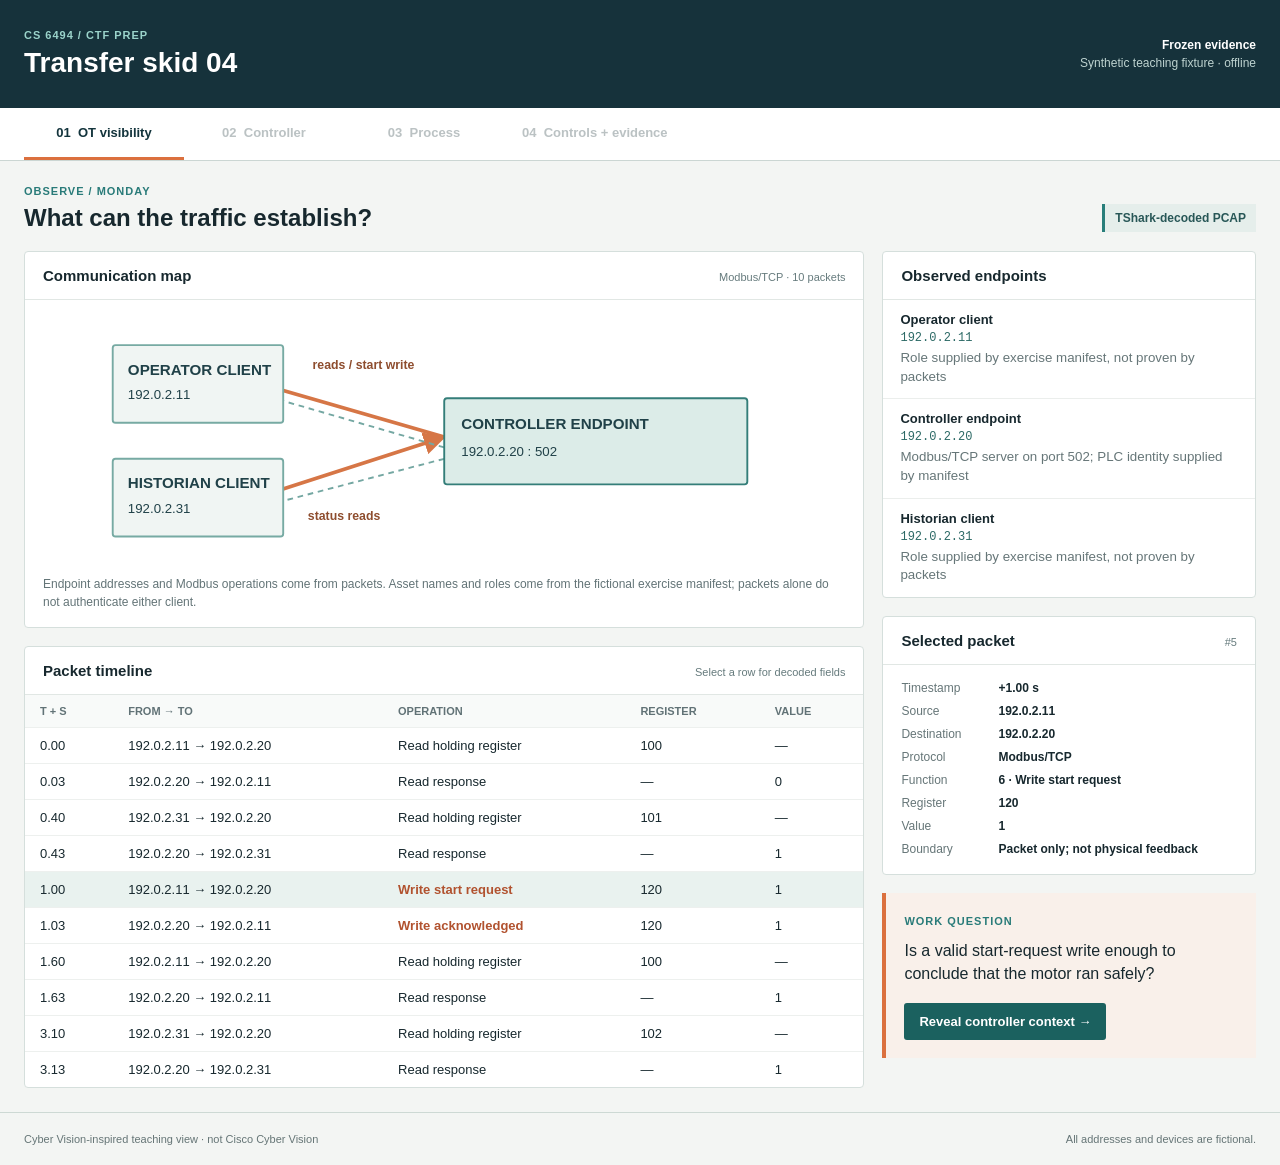
==== labs/ctf-prep-workbench/index.html @ 3d4ee568 "Publish offline CTF prep workbench" ====
<!doctype html>
<html lang="en">
<head>
  <meta charset="utf-8">
  <meta name="viewport" content="width=device-width, initial-scale=1">
  <title>CTF Prep Workbench | CS 6494</title>
  <link rel="stylesheet" href="static/app.css">
</head>
<body>
  <header class="topbar">
    <div>
      <div class="eyebrow">CS 6494 / CTF PREP</div>
      <h1>Transfer skid 04</h1>
    </div>
    <div class="header-meta"><strong>Frozen evidence</strong><span>Synthetic teaching fixture · offline</span></div>
  </header>

  <nav class="tabs" aria-label="Workbench views">
    <button class="tab active" type="button" data-view="visibility" aria-current="page">01&nbsp; OT visibility</button>
    <button class="tab" type="button" data-view="controller" disabled>02&nbsp; Controller</button>
    <button class="tab" type="button" data-view="process" disabled>03&nbsp; Process</button>
    <button class="tab" type="button" data-view="controls" disabled>04&nbsp; Controls + evidence</button>
  </nav>

  <main>
    <section class="view active" id="view-visibility" aria-labelledby="visibility-title">
      <div class="section-head">
        <div><div class="eyebrow">OBSERVE / MONDAY</div><h2 id="visibility-title">What can the traffic establish?</h2></div>
        <span class="source-tag">TShark-decoded PCAP</span>
      </div>
      <div class="work-grid">
        <div class="primary-column">
          <section class="surface">
            <div class="surface-head"><h3>Communication map</h3><span>Modbus/TCP · 10 packets</span></div>
            <div class="map-scroll"><svg class="map" viewBox="0 0 760 265" role="img" aria-label="Operator client and historian client exchange Modbus TCP traffic with a controller endpoint">
              <defs><marker id="arrow" viewBox="0 0 10 10" refX="9" refY="5" markerWidth="6" markerHeight="6" orient="auto-start-reverse"><path d="M 0 0 L 10 5 L 0 10 z" fill="#d67646"/></marker></defs>
              <path class="flow" d="M200 80 L380 132 M200 190 L380 132"/>
              <path class="flow-return" d="M380 143 L200 91 M380 155 L200 202"/>
              <g class="map-node"><rect x="30" y="35" width="180" height="82"/><text x="46" y="66">OPERATOR CLIENT</text><text x="46" y="92">192.0.2.11</text></g>
              <g class="map-node"><rect x="30" y="155" width="180" height="82"/><text x="46" y="186">HISTORIAN CLIENT</text><text x="46" y="212">192.0.2.31</text></g>
              <g class="map-node controller-node"><rect x="380" y="91" width="320" height="91"/><text x="398" y="123">CONTROLLER ENDPOINT</text><text x="398" y="152">192.0.2.20 : 502</text></g>
              <text class="flow-label" x="241" y="60">reads / start write</text>
              <text class="flow-label" x="236" y="220">status reads</text>
            </svg></div>
            <p class="fine-print">Endpoint addresses and Modbus operations come from packets. Asset names and roles come from the fictional exercise manifest; packets alone do not authenticate either client.</p>
          </section>
          <section class="surface">
            <div class="surface-head"><h3>Packet timeline</h3><span>Select a row for decoded fields</span></div>
            <div class="table-scroll"><table><thead><tr><th>t + s</th><th>From → to</th><th>Operation</th><th>Register</th><th>Value</th></tr></thead><tbody id="traffic-rows"></tbody></table></div>
          </section>
        </div>
        <aside class="side-column">
          <section class="surface"><div class="surface-head"><h3>Observed endpoints</h3></div><div id="asset-list"></div></section>
          <section class="surface detail" aria-live="polite"><div class="surface-head"><h3>Selected packet</h3><span id="packet-id">#5</span></div><dl id="packet-detail"></dl></section>
          <section class="prompt-panel"><span class="eyebrow">WORK QUESTION</span><p>Is a valid start-request write enough to conclude that the motor ran safely?</p><button type="button" class="primary-action" id="reveal-controller">Reveal controller context →</button></section>
        </aside>
      </div>
    </section>

    <section class="view" id="view-controller" aria-labelledby="controller-title">
      <div class="section-head"><div><div class="eyebrow">INTERPRET / MONDAY</div><h2 id="controller-title">What did the program decide?</h2></div><span class="source-tag authored">Authored source fixture</span></div>
      <div class="work-grid">
        <div class="primary-column">
          <section class="surface"><div class="surface-head"><h3>Relevant Structured Text</h3><span>Illustrative starting build</span></div><pre class="source"><code id="st-source"></code></pre></section>
          <section class="surface"><div class="surface-head"><h3>Register map</h3><span>Supplied configuration, not inferred from traffic</span></div><div class="table-scroll"><table><thead><tr><th>Address</th><th>Meaning</th><th>Evidence source</th></tr></thead><tbody id="register-rows"></tbody></table></div></section>
        </div>
        <aside class="side-column">
          <section class="surface"><div class="surface-head"><h3>Decision boundary</h3></div><div class="boundary"><span>Requester</span><b>→</b><span>Register 120</span><b>→</b><strong>FB_StartPermit</strong><b>→</b><span>Motor output</span></div><p class="fine-print">A Modbus write requests an operation. It does not prove the motor output, contact state, flow, or pressure.</p></section>
          <section class="prompt-panel"><span class="eyebrow">REVISE YOUR CLAIM</span><p>Which variables exist in the source, and which ones does the starting decision actually use?</p><button type="button" class="primary-action" id="reveal-process">Reveal process evidence →</button></section>
        </aside>
      </div>
    </section>

    <section class="view" id="view-process" aria-labelledby="process-title">
      <div class="section-head"><div><div class="eyebrow">CONSEQUENCE / MONDAY</div><h2 id="process-title">What happened in the process?</h2></div><span class="source-tag authored">Authored physical simulation</span></div>
      <div class="work-grid">
        <div class="primary-column">
          <section class="surface"><div class="surface-head"><h3>Correlated baseline</h3><span>Fixed authored timeline</span></div><div id="baseline-timeline" class="event-list"></div></section>
        </div>
        <aside class="side-column">
          <section class="metric-row"><div class="metric"><span>Discharge valve</span><strong>Closed</strong></div><div class="metric"><span>Useful flow</span><strong>0 L/min</strong></div></section>
          <section class="surface"><div class="surface-head"><h3>Safety + service</h3></div><p>Unsafe pressure develops before independent protection trips the motor. The trip contains the event; it does not make the initial start safe or restore useful transfer.</p><div class="outcome bad">Safety violated before trip</div><div class="outcome neutral">Service not delivered</div></section>
          <section class="prompt-panel"><span class="eyebrow">WORK QUESTION</span><p>Which conclusion changed when program and process evidence were added?</p><button type="button" class="primary-action" id="reveal-controls">Open control cases →</button></section>
        </aside>
      </div>
    </section>

    <section class="view" id="view-controls" aria-labelledby="controls-title">
      <div class="section-head"><div><div class="eyebrow">DEFEND / WEDNESDAY</div><h2 id="controls-title">Place the control. Test the claim.</h2></div><span class="source-tag authored">Fixed scenario replay</span></div>
      <div class="work-grid">
        <div class="primary-column">
          <section class="surface"><div class="surface-head"><h3>Replay cases</h3><span>Same bounded start request</span></div><div id="case-picker" class="segmented" role="group" aria-label="Replay case"></div><div id="case-summary"></div><div id="case-timeline" class="event-list"></div></section>
          <section class="surface"><div class="surface-head"><h3>Control boundaries</h3><span>Mark where your claim lives</span></div><div class="control-grid">
            <label><input type="checkbox" data-control="Detect"><strong>Detect</strong><small>Observe or alert on a write or unusual path.</small></label>
            <label><input type="checkbox" data-control="Prevent"><strong>Prevent</strong><small>State-aware controller interlock before actuation.</small></label>
            <label><input type="checkbox" data-control="Contain"><strong>Contain</strong><small>Independent protection after consequence begins.</small></label>
            <label><input type="checkbox" data-control="Recover"><strong>Recover</strong><small>Verify safe state and useful service after intervention.</small></label>
          </div></section>
        </div>
        <aside class="side-column">
          <section class="surface"><div class="surface-head"><h3>Evidence notebook</h3><span>Stored only in this browser</span></div><label class="note-label" for="claim">Bounded claim</label><textarea id="claim" rows="5" placeholder="What does your chosen evidence establish? What remains uncertain?"></textarea><label class="note-label" for="challenge">Changed assumption</label><textarea id="challenge" rows="4" placeholder="What if valve feedback is stale?"></textarea><button type="button" class="secondary-action" id="export-notes">Download notes</button><button type="button" class="text-action" id="reset-notes">Clear local notes</button></section>
          <section class="surface"><div class="surface-head"><h3>Provenance</h3></div><ul class="provenance"><li><b>Network:</b> synthetic packet fixture, decoded by TShark.</li><li><b>Controller:</b> illustrative ST; not compiled here.</li><li><b>Process:</b> authored simulated outcomes.</li><li><b>Replay:</b> fixed cases; no live PLC or agent.</li></ul></section>
        </aside>
      </div>
    </section>
  </main>

  <footer><span>Cyber Vision-inspired teaching view · not Cisco Cyber Vision</span><span>All addresses and devices are fictional.</span></footer>
  <script src="data/traffic.js"></script>
  <script src="data/scenario.js"></script>
  <script src="static/app.js"></script>
</body>
</html>
---- labs/ctf-prep-workbench/static/app.css ----
:root { color-scheme: light; font-family: Arial, Helvetica, sans-serif; color: #17282e; background: #f3f5f3; }
* { box-sizing: border-box; }
body { margin: 0; }
button, textarea { font: inherit; }
button { cursor: pointer; }
.topbar { min-height: 108px; display: flex; align-items: center; justify-content: space-between; gap: 24px; padding: 22px max(24px, calc((100vw - 1460px)/2)); background: #16323b; color: white; }
.eyebrow { font-size: 11px; font-weight: 800; color: #297b79; letter-spacing: .09em; }
.topbar .eyebrow { color: #9bd4cb; }
h1, h2, h3, p { margin-top: 0; }
h1 { font-size: 28px; margin: 6px 0 0; font-weight: 700; }
h2 { font-size: 24px; margin: 7px 0 0; }
h3 { font-size: 15px; margin: 0; }
.header-meta { display: flex; flex-direction: column; align-items: flex-end; gap: 4px; font-size: 12px; }
.header-meta span { color: #bed3d0; }
.tabs { display: flex; overflow-x: auto; border-bottom: 1px solid #cbd6d3; background: #fff; padding: 0 max(24px, calc((100vw - 1460px)/2)); }
.tab { min-width: 160px; padding: 17px 18px; border: 0; border-bottom: 3px solid transparent; background: transparent; color: #56686c; font-size: 13px; font-weight: 700; white-space: nowrap; }
.tab.active { border-color: #db703e; color: #14353d; }
.tab:disabled { opacity: .4; cursor: not-allowed; }
.tab:not(:disabled):hover, .tab:not(:disabled):focus-visible { background: #eef3f1; }
main { max-width: 1508px; padding: 24px; margin: auto; }
.view { display: none; }
.view.active { display: block; }
.section-head { display: flex; align-items: end; justify-content: space-between; gap: 20px; margin-bottom: 19px; }
.source-tag { border-left: 3px solid #287e7a; padding: 7px 10px; background: #e5eeeb; color: #285757; font-size: 12px; font-weight: 700; }
.source-tag.authored { border-color: #d77c50; background: #f5e9e3; color: #85472d; }
.work-grid { display: grid; grid-template-columns: minmax(0, 1.8fr) minmax(290px, .8fr); gap: 18px; align-items: start; }
.primary-column, .side-column { min-width: 0; display: grid; gap: 18px; }
.surface { background: #fff; border: 1px solid #d5dfdc; border-radius: 4px; min-width: 0; overflow: hidden; }
.surface-head { padding: 15px 18px; border-bottom: 1px solid #e1e7e4; display: flex; justify-content: space-between; align-items: baseline; gap: 10px; }
.surface-head span { color: #667b7d; font-size: 11px; text-align: right; }
.map-scroll { overflow-x: auto; }
.map { display: block; width: 100%; height: auto; max-height: 275px; padding: 12px 20px; }
.map-node rect { fill: #f0f5f3; stroke: #77aaa3; stroke-width: 2; rx: 3; }
.map-node text { fill: #204148; font-size: 16px; font-weight: 700; }
.map-node text + text { font-size: 14px; font-weight: 400; }
.controller-node rect { fill: #dcece8; stroke: #347e79; }
.flow { fill: none; stroke: #d67646; stroke-width: 4; marker-end: url(#arrow); }
.flow-return { fill: none; stroke: #74a7a2; stroke-width: 2; stroke-dasharray: 6 5; }
.flow-label { fill: #8e4d2e; font-size: 13px; font-weight: 700; }
.fine-print { margin: 0; padding: 0 18px 16px; color: #637477; font-size: 12px; line-height: 1.5; }
.table-scroll { overflow-x: auto; }
table { width: 100%; border-collapse: collapse; font-size: 13px; }
th, td { text-align: left; border-bottom: 1px solid #edf0ee; padding: 10px 15px; white-space: nowrap; }
th { color: #617276; font-size: 11px; text-transform: uppercase; background: #f8faf9; }
tbody tr:last-child td { border-bottom: 0; }
.packet-row { cursor: pointer; }
.packet-row:hover, .packet-row.selected { background: #e9f2ef; }
.write-op { color: #b1522f; font-weight: 700; }
.asset { padding: 12px 17px; border-bottom: 1px solid #ebeeec; }
.asset:last-child { border: 0; }
.asset strong, .asset code, .asset small { display: block; }
.asset strong { font-size: 13px; }
.asset code { margin: 4px 0; color: #2d6a66; font-size: 12px; }
.asset small { color: #667678; line-height: 1.4; }
dl { display: grid; grid-template-columns: 88px 1fr; gap: 9px; margin: 16px 18px 18px; font-size: 12px; }
dt { color: #667678; }
dd { margin: 0; overflow-wrap: anywhere; font-weight: 700; }
.prompt-panel { border-left: 4px solid #db703e; background: #f9f0ea; padding: 18px; }
.prompt-panel p { font-size: 16px; line-height: 1.45; margin: 10px 0 18px; }
.primary-action, .secondary-action { border: 0; border-radius: 3px; padding: 11px 15px; font-weight: 700; font-size: 13px; }
.primary-action { background: #1b615f; color: white; }
.primary-action:hover { background: #174e4c; }
.secondary-action { background: #1b615f; color: white; margin: 12px 18px 14px; }
.text-action { border: 0; background: transparent; color: #57716f; text-decoration: underline; padding: 10px; }
.source { margin: 0; background: #192d35; color: #e7f2ee; padding: 23px; font-size: 13px; line-height: 1.65; overflow-x: auto; }
.boundary { display: flex; flex-wrap: wrap; align-items: center; gap: 9px; padding: 20px 18px; font-size: 12px; }
.boundary span, .boundary strong { border: 1px solid #a7c5bf; border-radius: 3px; padding: 8px; }
.boundary strong { background: #d8ebe6; }
.metric-row { display: grid; grid-template-columns: repeat(2, 1fr); gap: 12px; }
.metric { background: white; border: 1px solid #d5dfdc; border-top: 3px solid #d77c50; padding: 15px; }
.metric span, .metric strong { display: block; }
.metric span { color: #67787a; font-size: 12px; }
.metric strong { margin-top: 6px; font-size: 20px; }
.surface > p:not(.fine-print) { padding: 16px 18px 2px; font-size: 14px; line-height: 1.5; }
.outcome { margin: 8px 18px; padding: 9px 12px; font-weight: 700; font-size: 12px; }
.outcome:last-child { margin-bottom: 18px; }
.bad { background: #f6e5df; color: #98432a; }
.good { background: #e0eee7; color: #2b674a; }
.neutral { background: #e9edec; color: #466064; }
.event-list { padding: 5px 0; }
.event { display: grid; grid-template-columns: 65px 85px 1fr; gap: 12px; padding: 12px 18px; border-bottom: 1px solid #ebeeec; font-size: 13px; line-height: 1.4; }
.event:last-child { border: 0; }
.event time { color: #8c562f; font-weight: 700; }
.event b { color: #315f60; }
.segmented { display: flex; overflow-x: auto; padding: 14px 18px; gap: 0; border-bottom: 1px solid #e0e7e4; }
.segmented button { background: #fff; color: #31585a; padding: 9px 11px; border: 1px solid #b9ceca; border-right: 0; white-space: nowrap; font-size: 12px; font-weight: 700; }
.segmented button:first-child { border-radius: 3px 0 0 3px; }
.segmented button:last-child { border-right: 1px solid #b9ceca; border-radius: 0 3px 3px 0; }
.segmented button.active { background: #1b615f; color: white; }
#case-summary { padding: 17px 18px; border-bottom: 1px solid #e0e7e4; }
#case-summary p { line-height: 1.4; font-size: 13px; margin: 6px 0; }
.case-outcomes { display: flex; gap: 8px; flex-wrap: wrap; margin-top: 12px; }
.case-outcomes .outcome { margin: 0; }
.control-grid { display: grid; grid-template-columns: repeat(2, 1fr); gap: 0; }
.control-grid label { display: grid; grid-template-columns: 20px 1fr; grid-template-rows: auto auto; gap: 4px 8px; padding: 17px; border: 1px solid #edf0ee; cursor: pointer; }
.control-grid input { grid-row: 1 / span 2; accent-color: #1b615f; }
.control-grid strong { font-size: 13px; }
.control-grid small { color: #68787a; line-height: 1.4; }
.note-label { display: block; padding: 15px 18px 6px; font-size: 12px; font-weight: 700; }
textarea { display: block; width: calc(100% - 36px); margin: 0 18px; border: 1px solid #b8c9c5; border-radius: 3px; padding: 10px; resize: vertical; color: #17282e; background: #fff; font-size: 13px; }
.provenance { padding: 16px 18px 16px 34px; margin: 0; font-size: 12px; color: #586b6e; line-height: 1.7; }
footer { display: flex; justify-content: space-between; gap: 20px; padding: 20px max(24px, calc((100vw - 1460px)/2)); border-top: 1px solid #cdd9d4; font-size: 11px; color: #657576; }
@media (max-width: 900px) { .work-grid { grid-template-columns: 1fr; } .topbar, .section-head { align-items: start; } }
@media (max-width: 600px) { .topbar { padding: 18px; } .header-meta { display: none; } .tabs { padding: 0 10px; } main { padding: 18px 12px; } h1 { font-size: 24px; } h2 { font-size: 20px; } .section-head { display: block; } .source-tag { display: inline-block; margin-top: 12px; } .map { min-width: 610px; } .event { grid-template-columns: 54px 68px 1fr; gap: 6px; padding: 11px; font-size: 11px; } .control-grid { grid-template-columns: 1fr; } footer { display: block; padding: 18px; } footer span { display: block; margin-bottom: 5px; } }
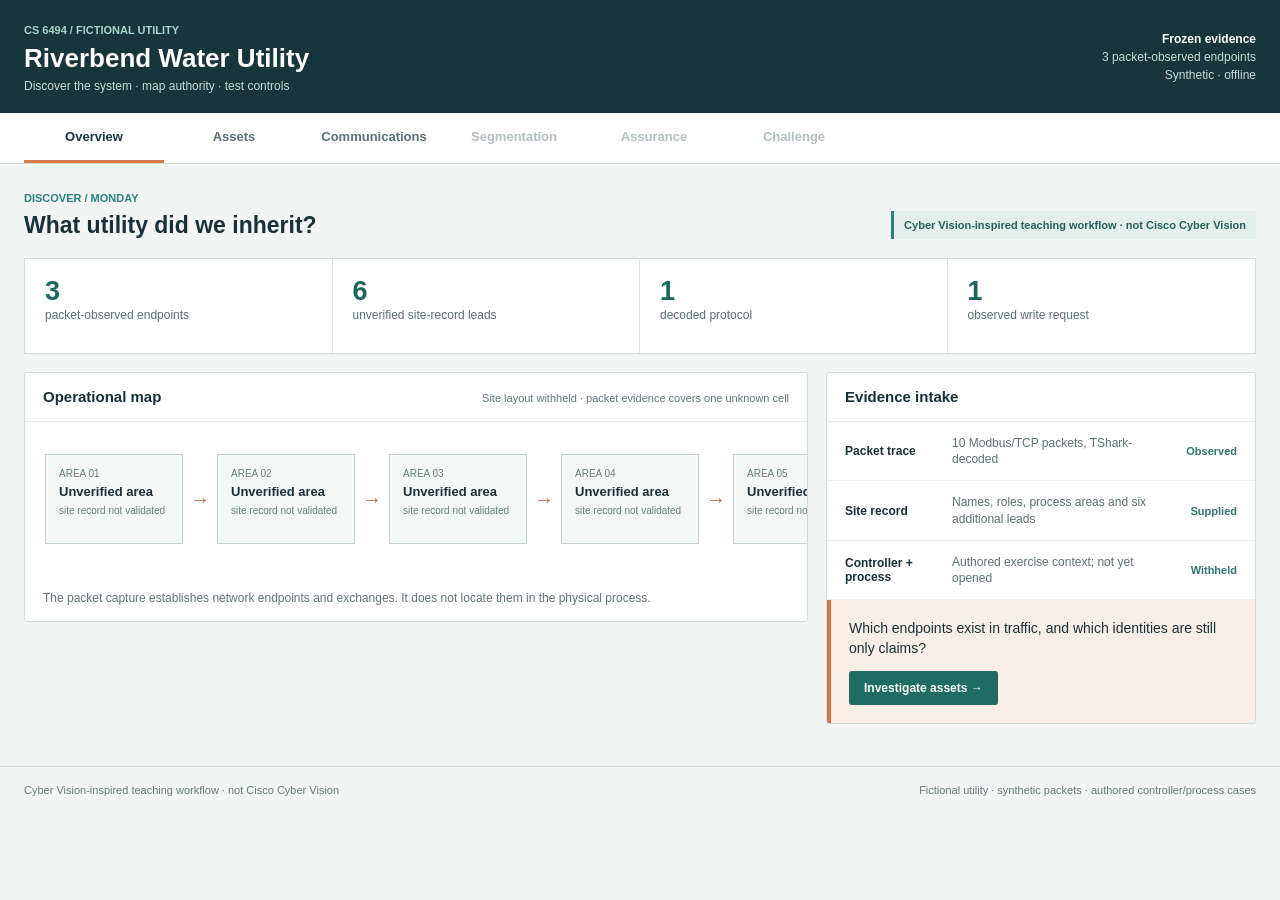
==== commit 95e1b65c: "Publish utility OT security workbench update" ====
--- a/labs/ctf-prep-workbench/index.html
+++ b/labs/ctf-prep-workbench/index.html
@@ -3,111 +3,75 @@
 <head>
   <meta charset="utf-8">
   <meta name="viewport" content="width=device-width, initial-scale=1">
-  <title>CTF Prep Workbench | CS 6494</title>
+  <title>Utility OT Security Workbench | CS 6494</title>
   <link rel="stylesheet" href="static/app.css">
 </head>
 <body>
   <header class="topbar">
-    <div>
-      <div class="eyebrow">CS 6494 / CTF PREP</div>
-      <h1>Transfer skid 04</h1>
-    </div>
-    <div class="header-meta"><strong>Frozen evidence</strong><span>Synthetic teaching fixture · offline</span></div>
+    <div class="brand"><span class="eyebrow">CS 6494 / FICTIONAL UTILITY</span><h1>Riverbend Water Utility</h1><p>Discover the system · map authority · test controls</p></div>
+    <div class="header-status"><b>Frozen evidence</b><span>3 packet-observed endpoints</span><span>Synthetic · offline</span></div>
   </header>
-
   <nav class="tabs" aria-label="Workbench views">
-    <button class="tab active" type="button" data-view="visibility" aria-current="page">01&nbsp; OT visibility</button>
-    <button class="tab" type="button" data-view="controller" disabled>02&nbsp; Controller</button>
-    <button class="tab" type="button" data-view="process" disabled>03&nbsp; Process</button>
-    <button class="tab" type="button" data-view="controls" disabled>04&nbsp; Controls + evidence</button>
+    <button type="button" data-view="overview" class="active">Overview</button>
+    <button type="button" data-view="assets">Assets</button>
+    <button type="button" data-view="communications">Communications</button>
+    <button type="button" data-view="segmentation" disabled>Segmentation</button>
+    <button type="button" data-view="assurance" disabled>Assurance</button>
+    <button type="button" data-view="challenge" disabled>Challenge</button>
   </nav>
-
   <main>
-    <section class="view active" id="view-visibility" aria-labelledby="visibility-title">
-      <div class="section-head">
-        <div><div class="eyebrow">OBSERVE / MONDAY</div><h2 id="visibility-title">What can the traffic establish?</h2></div>
-        <span class="source-tag">TShark-decoded PCAP</span>
+    <section id="view-overview" class="view active">
+      <div class="section-head"><div><span class="eyebrow">DISCOVER / MONDAY</span><h2>What utility did we inherit?</h2></div><span class="provenance-tag">Cyber Vision-inspired teaching workflow · not Cisco Cyber Vision</span></div>
+      <div class="metrics">
+        <div><strong id="metric-observed">3</strong><span>packet-observed endpoints</span></div>
+        <div><strong id="metric-leads">6</strong><span>unverified site-record leads</span></div>
+        <div><strong id="metric-protocols">1</strong><span>decoded protocol</span></div>
+        <div><strong id="metric-writes">1</strong><span>observed write request</span></div>
       </div>
-      <div class="work-grid">
-        <div class="primary-column">
-          <section class="surface">
-            <div class="surface-head"><h3>Communication map</h3><span>Modbus/TCP · 10 packets</span></div>
-            <div class="map-scroll"><svg class="map" viewBox="0 0 760 265" role="img" aria-label="Operator client and historian client exchange Modbus TCP traffic with a controller endpoint">
-              <defs><marker id="arrow" viewBox="0 0 10 10" refX="9" refY="5" markerWidth="6" markerHeight="6" orient="auto-start-reverse"><path d="M 0 0 L 10 5 L 0 10 z" fill="#d67646"/></marker></defs>
-              <path class="flow" d="M200 80 L380 132 M200 190 L380 132"/>
-              <path class="flow-return" d="M380 143 L200 91 M380 155 L200 202"/>
-              <g class="map-node"><rect x="30" y="35" width="180" height="82"/><text x="46" y="66">OPERATOR CLIENT</text><text x="46" y="92">192.0.2.11</text></g>
-              <g class="map-node"><rect x="30" y="155" width="180" height="82"/><text x="46" y="186">HISTORIAN CLIENT</text><text x="46" y="212">192.0.2.31</text></g>
-              <g class="map-node controller-node"><rect x="380" y="91" width="320" height="91"/><text x="398" y="123">CONTROLLER ENDPOINT</text><text x="398" y="152">192.0.2.20 : 502</text></g>
-              <text class="flow-label" x="241" y="60">reads / start write</text>
-              <text class="flow-label" x="236" y="220">status reads</text>
-            </svg></div>
-            <p class="fine-print">Endpoint addresses and Modbus operations come from packets. Asset names and roles come from the fictional exercise manifest; packets alone do not authenticate either client.</p>
-          </section>
-          <section class="surface">
-            <div class="surface-head"><h3>Packet timeline</h3><span>Select a row for decoded fields</span></div>
-            <div class="table-scroll"><table><thead><tr><th>t + s</th><th>From → to</th><th>Operation</th><th>Register</th><th>Value</th></tr></thead><tbody id="traffic-rows"></tbody></table></div>
-          </section>
-        </div>
-        <aside class="side-column">
-          <section class="surface"><div class="surface-head"><h3>Observed endpoints</h3></div><div id="asset-list"></div></section>
-          <section class="surface detail" aria-live="polite"><div class="surface-head"><h3>Selected packet</h3><span id="packet-id">#5</span></div><dl id="packet-detail"></dl></section>
-          <section class="prompt-panel"><span class="eyebrow">WORK QUESTION</span><p>Is a valid start-request write enough to conclude that the motor ran safely?</p><button type="button" class="primary-action" id="reveal-controller">Reveal controller context →</button></section>
-        </aside>
+      <div class="two-col">
+        <section class="surface"><div class="surface-head"><h3>Operational map</h3><small id="map-status">Site layout withheld · packet evidence covers one unknown cell</small></div><div id="utility-chain" class="utility-chain"></div><p class="surface-note">The packet capture establishes network endpoints and exchanges. It does not locate them in the physical process.</p></section>
+        <section class="surface"><div class="surface-head"><h3>Evidence intake</h3></div><div class="evidence-row"><b>Packet trace</b><span>10 Modbus/TCP packets, TShark-decoded</span><em>Observed</em></div><div class="evidence-row"><b>Site record</b><span>Names, roles, process areas and six additional leads</span><em>Supplied</em></div><div class="evidence-row"><b>Controller + process</b><span>Authored exercise context; not yet opened</span><em>Withheld</em></div><div class="action-band"><p>Which endpoints exist in traffic, and which identities are still only claims?</p><button type="button" class="primary-action" data-open="assets">Investigate assets →</button></div></section>
       </div>
     </section>
 
-    <section class="view" id="view-controller" aria-labelledby="controller-title">
-      <div class="section-head"><div><div class="eyebrow">INTERPRET / MONDAY</div><h2 id="controller-title">What did the program decide?</h2></div><span class="source-tag authored">Authored source fixture</span></div>
-      <div class="work-grid">
-        <div class="primary-column">
-          <section class="surface"><div class="surface-head"><h3>Relevant Structured Text</h3><span>Illustrative starting build</span></div><pre class="source"><code id="st-source"></code></pre></section>
-          <section class="surface"><div class="surface-head"><h3>Register map</h3><span>Supplied configuration, not inferred from traffic</span></div><div class="table-scroll"><table><thead><tr><th>Address</th><th>Meaning</th><th>Evidence source</th></tr></thead><tbody id="register-rows"></tbody></table></div></section>
-        </div>
-        <aside class="side-column">
-          <section class="surface"><div class="surface-head"><h3>Decision boundary</h3></div><div class="boundary"><span>Requester</span><b>→</b><span>Register 120</span><b>→</b><strong>FB_StartPermit</strong><b>→</b><span>Motor output</span></div><p class="fine-print">A Modbus write requests an operation. It does not prove the motor output, contact state, flow, or pressure.</p></section>
-          <section class="prompt-panel"><span class="eyebrow">REVISE YOUR CLAIM</span><p>Which variables exist in the source, and which ones does the starting decision actually use?</p><button type="button" class="primary-action" id="reveal-process">Reveal process evidence →</button></section>
-        </aside>
-      </div>
+    <section id="view-assets" class="view">
+      <div class="section-head"><div><span class="eyebrow">INVENTORY / MONDAY</span><h2>Assets and evidence</h2></div><span class="provenance-tag">IP/MAC from PCAP · names and roles from site record</span></div>
+      <div class="toolbar"><label>Find asset <input id="asset-search" type="search" placeholder="IP, ID, or name"></label><label>Show <select id="asset-filter"><option value="observed">Packet-observed only</option><option value="all">All available records</option></select></label><button type="button" id="open-manifest" class="secondary-action">Open site record</button><span id="manifest-status" class="toolbar-status">6 leads withheld</span></div>
+      <div class="two-col inventory-layout"><section class="surface"><div class="table-scroll"><table><thead><tr><th>Identifier</th><th>IP / MAC</th><th>Likely role</th><th>Evidence</th><th>Group</th><th>Criticality</th></tr></thead><tbody id="asset-rows"></tbody></table></div></section><aside class="surface"><div class="surface-head"><h3>Asset sheet</h3><small id="selected-asset-id"></small></div><div id="asset-detail"></div></aside></div>
+      <div class="action-band full"><p>A packet endpoint is not automatically a verified device identity. Assign groups as hypotheses, then inspect communication paths.</p><button type="button" class="primary-action" data-open="communications">Inspect communications →</button></div>
     </section>
 
-    <section class="view" id="view-process" aria-labelledby="process-title">
-      <div class="section-head"><div><div class="eyebrow">CONSEQUENCE / MONDAY</div><h2 id="process-title">What happened in the process?</h2></div><span class="source-tag authored">Authored physical simulation</span></div>
-      <div class="work-grid">
-        <div class="primary-column">
-          <section class="surface"><div class="surface-head"><h3>Correlated baseline</h3><span>Fixed authored timeline</span></div><div id="baseline-timeline" class="event-list"></div></section>
-        </div>
-        <aside class="side-column">
-          <section class="metric-row"><div class="metric"><span>Discharge valve</span><strong>Closed</strong></div><div class="metric"><span>Useful flow</span><strong>0 L/min</strong></div></section>
-          <section class="surface"><div class="surface-head"><h3>Safety + service</h3></div><p>Unsafe pressure develops before independent protection trips the motor. The trip contains the event; it does not make the initial start safe or restore useful transfer.</p><div class="outcome bad">Safety violated before trip</div><div class="outcome neutral">Service not delivered</div></section>
-          <section class="prompt-panel"><span class="eyebrow">WORK QUESTION</span><p>Which conclusion changed when program and process evidence were added?</p><button type="button" class="primary-action" id="reveal-controls">Open control cases →</button></section>
-        </aside>
-      </div>
+    <section id="view-communications" class="view">
+      <div class="section-head"><div><span class="eyebrow">MAP / MONDAY</span><h2>Communications</h2></div><span class="provenance-tag">Only observed flows are drawn solid</span></div>
+      <div class="toolbar"><div class="segmented" role="group" aria-label="Map level"><button type="button" data-map-mode="assets" class="active">Assets</button><button type="button" data-map-mode="groups">Groups</button></div><label>Operation <select id="operation-filter"><option value="all">All</option><option value="write">Writes</option><option value="read">Reads</option></select></label><span class="toolbar-status">Modbus/TCP · 2 observed client-to-controller paths</span></div>
+      <div class="two-col map-layout"><section class="surface"><div class="surface-head"><h3>Communication map</h3><small>Click a conduit for decoded packets</small></div><div class="map-scroll"><svg id="flow-map" viewBox="0 0 900 365" role="img" aria-label="Observed Modbus communications map"></svg></div><p class="surface-note">Unverified site-record leads are omitted from this observed-flow map. Direction and protocol are packet-derived; operational roles are supplied.</p></section><aside class="surface"><div class="surface-head"><h3>Conduit detail</h3></div><div id="edge-detail"></div></aside></div>
+      <section class="surface"><div class="surface-head"><h3>Decoded timeline</h3><small>Request, response, and packet reference</small></div><div class="table-scroll"><table><thead><tr><th>Packet</th><th>t + s</th><th>Source → destination</th><th>Operation</th><th>Register</th><th>Value</th></tr></thead><tbody id="traffic-rows"></tbody></table></div></section>
+      <div class="action-band full"><p>Which operation might be consequential? What program or physical outcomes remain possible from packets alone?</p><button type="button" class="primary-action" data-open="segmentation" id="open-segmentation">Test a zone rule →</button></div>
     </section>
 
-    <section class="view" id="view-controls" aria-labelledby="controls-title">
-      <div class="section-head"><div><div class="eyebrow">DEFEND / WEDNESDAY</div><h2 id="controls-title">Place the control. Test the claim.</h2></div><span class="source-tag authored">Fixed scenario replay</span></div>
-      <div class="work-grid">
-        <div class="primary-column">
-          <section class="surface"><div class="surface-head"><h3>Replay cases</h3><span>Same bounded start request</span></div><div id="case-picker" class="segmented" role="group" aria-label="Replay case"></div><div id="case-summary"></div><div id="case-timeline" class="event-list"></div></section>
-          <section class="surface"><div class="surface-head"><h3>Control boundaries</h3><span>Mark where your claim lives</span></div><div class="control-grid">
-            <label><input type="checkbox" data-control="Detect"><strong>Detect</strong><small>Observe or alert on a write or unusual path.</small></label>
-            <label><input type="checkbox" data-control="Prevent"><strong>Prevent</strong><small>State-aware controller interlock before actuation.</small></label>
-            <label><input type="checkbox" data-control="Contain"><strong>Contain</strong><small>Independent protection after consequence begins.</small></label>
-            <label><input type="checkbox" data-control="Recover"><strong>Recover</strong><small>Verify safe state and useful service after intervention.</small></label>
-          </div></section>
-        </div>
-        <aside class="side-column">
-          <section class="surface"><div class="surface-head"><h3>Evidence notebook</h3><span>Stored only in this browser</span></div><label class="note-label" for="claim">Bounded claim</label><textarea id="claim" rows="5" placeholder="What does your chosen evidence establish? What remains uncertain?"></textarea><label class="note-label" for="challenge">Changed assumption</label><textarea id="challenge" rows="4" placeholder="What if valve feedback is stale?"></textarea><button type="button" class="secondary-action" id="export-notes">Download notes</button><button type="button" class="text-action" id="reset-notes">Clear local notes</button></section>
-          <section class="surface"><div class="surface-head"><h3>Provenance</h3></div><ul class="provenance"><li><b>Network:</b> synthetic packet fixture, decoded by TShark.</li><li><b>Controller:</b> illustrative ST; not compiled here.</li><li><b>Process:</b> authored simulated outcomes.</li><li><b>Replay:</b> fixed cases; no live PLC or agent.</li></ul></section>
-        </aside>
-      </div>
+    <section id="view-segmentation" class="view">
+      <div class="section-head"><div><span class="eyebrow">GOVERN THE NETWORK / MONDAY</span><h2>Groups and segmentation</h2></div><span class="provenance-tag">What-if simulation · no switch policy applied</span></div>
+      <div class="two-col"><section class="surface"><div class="surface-head"><h3>Current asset groups</h3><small>Student-assigned, local to this browser</small></div><div id="group-summary" class="group-summary"></div></section><section class="surface"><div class="surface-head"><h3>Proposed rule</h3><small>First matching rule wins; default allow</small></div><form id="rule-form" class="rule-form"><label>Source group<select id="rule-source"></select></label><label>Destination group<select id="rule-destination"></select></label><label>Operation<select id="rule-operation"><option value="write">Writes</option><option value="read">Reads</option><option value="any">Any</option></select></label><label>Action<select id="rule-action"><option value="deny">Deny</option><option value="allow">Allow</option></select></label><button type="submit" class="primary-action">Add rule</button></form></section></div>
+      <section class="surface"><div class="surface-head"><h3>Rule order</h3><small>Local exercise model only</small></div><div id="rule-list" class="rule-list"></div></section>
+      <section class="surface"><div class="surface-head"><h3>Impact simulation</h3><small>Frozen requests plus one authored legitimate-service test</small></div><div class="table-scroll"><table><thead><tr><th>Evidence</th><th>Source group → destination</th><th>Operation</th><th>Policy result</th><th>Rule</th></tr></thead><tbody id="simulation-rows"></tbody></table></div><p class="surface-note">This compares network signatures only. It cannot tell whether a permitted start is safe, and it does not change the captured history.</p></section>
+      <div class="action-band full"><p>Can a network rule block the observed start without also blocking an otherwise legitimate start with the same signature?</p><button type="button" class="primary-action" data-open="assurance" id="open-assurance">Enrich with program and process →</button></div>
+    </section>
+
+    <section id="view-assurance" class="view">
+      <div class="section-head"><div><span class="eyebrow">CYBER-PHYSICAL ASSURANCE / WEDNESDAY</span><h2>What did the command mean?</h2></div><span class="provenance-tag authored">Authored program + process context</span></div>
+      <div class="comparison"><div><b>Cisco-style visibility can establish</b><p>Observed endpoints, protocol exchanges, packet direction, register write, and network-policy matches.</p></div><div><b>Additional CS 6494 evidence establishes</b><p>Register meaning, program decision, actuator effect, physical property, service outcome, and recovery claim.</p></div></div>
+      <div class="two-col"><section class="surface"><div class="surface-head"><h3>Command-to-process path</h3><small>Packet #5 + supplied controller mapping</small></div><div class="path"><span>192.0.2.11</span><b>→</b><span>FC06 · register 120</span><b>→</b><span>FB_StartPermit</span><b>→</b><span>Pump output</span><b>→</b><span>Flow / pressure</span></div><div class="table-scroll"><table><thead><tr><th>Register</th><th>Meaning</th><th>Source</th></tr></thead><tbody id="register-rows"></tbody></table></div></section><section class="surface"><div class="surface-head"><h3>Starting controller logic</h3><small>Illustrative ST; not compiled here</small></div><pre class="source"><code id="st-source"></code></pre></section></div>
+      <div class="two-col"><section class="surface"><div class="surface-head"><h3>Fixed case replay</h3><small>Authored outcomes, not live telemetry</small></div><div id="case-picker" class="segmented case-picker" role="group" aria-label="Replay case"></div><div id="case-summary"></div></section><section class="surface"><div class="surface-head"><h3>Correlated evidence</h3></div><div id="case-timeline" class="event-list"></div></section></div>
+      <section class="surface"><div class="surface-head"><h3>Control boundaries</h3></div><div class="control-grid"><label><input type="checkbox" data-control="Detect"><strong>Detect</strong><small>Observe a write or unusual path.</small></label><label><input type="checkbox" data-control="Prevent"><strong>Prevent</strong><small>State-aware interlock before actuation.</small></label><label><input type="checkbox" data-control="Contain"><strong>Contain</strong><small>Independent protection after consequence.</small></label><label><input type="checkbox" data-control="Recover"><strong>Recover</strong><small>Verify safe state and useful service.</small></label></div></section>
+      <div class="action-band full"><p>Test both a prohibited start and a legitimate service request. Then challenge the state evidence.</p><button type="button" class="primary-action" data-open="challenge" id="open-challenge">Challenge the claim →</button></div>
+    </section>
+
+    <section id="view-challenge" class="view">
+      <div class="section-head"><div><span class="eyebrow">CHALLENGE / OCTOBER 19</span><h2>Your map was right yesterday. What changed?</h2></div><span class="provenance-tag authored">Changed-assumption case</span></div>
+      <div class="two-col"><section class="surface"><div class="surface-head"><h3>Stale valve feedback</h3></div><div class="challenge-facts"><div><small>Last reported valve</small><strong>OPEN</strong></div><div><small>Report age</small><strong>30 s</strong></div><div><small>Physical valve</small><strong>CLOSED</strong></div></div><div id="challenge-timeline" class="event-list"></div><p class="surface-note">An open-only interlock can fail when its input is stale. A freshness-aware check denies this case, but still needs a positive service test.</p></section><section class="surface"><div class="surface-head"><h3>Evidence notebook</h3><small>Saved only in this browser</small></div><label class="note-label" for="claim">Bounded claim</label><textarea id="claim" rows="6" placeholder="What can the combined evidence support, and what remains unknown?"></textarea><label class="note-label" for="challenge">Revised claim after challenge</label><textarea id="challenge" rows="6" placeholder="Which assumption failed? What should expire or be rechecked?"></textarea><div class="note-actions"><button type="button" id="export-notes" class="secondary-action">Download notes</button><button type="button" id="reset-notes" class="text-action">Clear local notes</button></div></section></div>
     </section>
   </main>
-
-  <footer><span>Cyber Vision-inspired teaching view · not Cisco Cyber Vision</span><span>All addresses and devices are fictional.</span></footer>
-  <script src="data/traffic.js"></script>
-  <script src="data/scenario.js"></script>
-  <script src="static/app.js"></script>
+  <footer><span>Cyber Vision-inspired teaching workflow · not Cisco Cyber Vision</span><span>Fictional utility · synthetic packets · authored controller/process cases</span></footer>
+  <script src="data/traffic.js"></script><script src="data/scenario.js"></script><script src="static/policy.js"></script><script src="static/app.js"></script>
 </body>
 </html>
--- a/labs/ctf-prep-workbench/static/app.css
+++ b/labs/ctf-prep-workbench/static/app.css
@@ -1,104 +1,157 @@
-:root { color-scheme: light; font-family: Arial, Helvetica, sans-serif; color: #17282e; background: #f3f5f3; }
+:root { color-scheme: light; font-family: Arial, Helvetica, sans-serif; color: #183038; background: #f2f5f3; }
 * { box-sizing: border-box; }
 body { margin: 0; }
-button, textarea { font: inherit; }
+button, input, select, textarea { font: inherit; }
 button { cursor: pointer; }
-.topbar { min-height: 108px; display: flex; align-items: center; justify-content: space-between; gap: 24px; padding: 22px max(24px, calc((100vw - 1460px)/2)); background: #16323b; color: white; }
-.eyebrow { font-size: 11px; font-weight: 800; color: #297b79; letter-spacing: .09em; }
-.topbar .eyebrow { color: #9bd4cb; }
+button:disabled { cursor: not-allowed; opacity: .45; }
+.topbar { min-height: 100px; padding: 20px max(24px, calc((100vw - 1480px)/2)); display: flex; align-items: center; justify-content: space-between; gap: 24px; background: #18343d; color: #fff; }
+.eyebrow { font-size: 11px; font-weight: 800; letter-spacing: 0; color: #29817c; }
+.topbar .eyebrow { color: #a5d8cd; }
 h1, h2, h3, p { margin-top: 0; }
-h1 { font-size: 28px; margin: 6px 0 0; font-weight: 700; }
-h2 { font-size: 24px; margin: 7px 0 0; }
+h1 { font-size: 26px; margin: 5px 0; }
+h2 { font-size: 23px; margin: 6px 0 0; }
 h3 { font-size: 15px; margin: 0; }
-.header-meta { display: flex; flex-direction: column; align-items: flex-end; gap: 4px; font-size: 12px; }
-.header-meta span { color: #bed3d0; }
-.tabs { display: flex; overflow-x: auto; border-bottom: 1px solid #cbd6d3; background: #fff; padding: 0 max(24px, calc((100vw - 1460px)/2)); }
-.tab { min-width: 160px; padding: 17px 18px; border: 0; border-bottom: 3px solid transparent; background: transparent; color: #56686c; font-size: 13px; font-weight: 700; white-space: nowrap; }
-.tab.active { border-color: #db703e; color: #14353d; }
-.tab:disabled { opacity: .4; cursor: not-allowed; }
-.tab:not(:disabled):hover, .tab:not(:disabled):focus-visible { background: #eef3f1; }
-main { max-width: 1508px; padding: 24px; margin: auto; }
+.brand p { color: #c9dbd7; margin: 0; font-size: 12px; }
+.header-status { display: grid; gap: 4px; text-align: right; font-size: 12px; }
+.header-status span { color: #c9dbd7; }
+.tabs { display: flex; overflow-x: auto; padding: 0 max(24px, calc((100vw - 1480px)/2)); border-bottom: 1px solid #cdd9d4; background: #fff; }
+.tabs button { min-width: 140px; padding: 16px 14px; border: 0; border-bottom: 3px solid transparent; background: #fff; color: #597175; font-size: 13px; font-weight: 700; white-space: nowrap; }
+.tabs button.active { color: #18343d; border-color: #d97848; }
+.tabs button:not(:disabled):hover { background: #edf4f1; }
+main { max-width: 1528px; margin: auto; padding: 24px; }
 .view { display: none; }
 .view.active { display: block; }
-.section-head { display: flex; align-items: end; justify-content: space-between; gap: 20px; margin-bottom: 19px; }
-.source-tag { border-left: 3px solid #287e7a; padding: 7px 10px; background: #e5eeeb; color: #285757; font-size: 12px; font-weight: 700; }
-.source-tag.authored { border-color: #d77c50; background: #f5e9e3; color: #85472d; }
-.work-grid { display: grid; grid-template-columns: minmax(0, 1.8fr) minmax(290px, .8fr); gap: 18px; align-items: start; }
-.primary-column, .side-column { min-width: 0; display: grid; gap: 18px; }
-.surface { background: #fff; border: 1px solid #d5dfdc; border-radius: 4px; min-width: 0; overflow: hidden; }
-.surface-head { padding: 15px 18px; border-bottom: 1px solid #e1e7e4; display: flex; justify-content: space-between; align-items: baseline; gap: 10px; }
-.surface-head span { color: #667b7d; font-size: 11px; text-align: right; }
+.section-head { display: flex; justify-content: space-between; align-items: end; gap: 22px; margin-bottom: 19px; }
+.provenance-tag { display: inline-block; padding: 8px 10px; border-left: 3px solid #2b827d; background: #e2efea; color: #285d59; font-size: 11px; font-weight: 700; }
+.provenance-tag.authored { border-color: #c7764c; background: #f6ebe4; color: #885033; }
+.metrics { display: grid; grid-template-columns: repeat(4, minmax(0,1fr)); border: 1px solid #d1ddd8; background: #fff; margin-bottom: 18px; }
+.metrics div { min-height: 94px; padding: 17px 20px; border-right: 1px solid #dbe4df; }
+.metrics div:last-child { border: 0; }
+.metrics strong, .metrics span { display: block; }
+.metrics strong { font-size: 27px; color: #1e675e; }
+.metrics span { font-size: 12px; color: #587073; line-height: 1.35; }
+.two-col { display: grid; grid-template-columns: minmax(0, 1.55fr) minmax(320px, .85fr); gap: 18px; margin-bottom: 18px; align-items: start; }
+.surface { min-width: 0; background: #fff; border: 1px solid #d1ddd8; border-radius: 3px; overflow: hidden; }
+.surface-head { min-height: 49px; padding: 15px 18px; border-bottom: 1px solid #e3ebe7; display: flex; justify-content: space-between; gap: 10px; align-items: baseline; }
+.surface-head small { color: #61787b; font-size: 11px; text-align: right; }
+.surface-note { color: #617579; font-size: 12px; line-height: 1.45; margin: 0; padding: 14px 18px; }
+.utility-chain { display: flex; overflow-x: auto; align-items: center; padding: 32px 20px; }
+.chain-stage { min-width: 138px; min-height: 90px; border: 1px solid #bfd2cc; background: #f4f8f6; padding: 13px; }
+.chain-stage small, .chain-stage b, .chain-stage span { display: block; }
+.chain-stage small { color: #647d7c; font-size: 10px; }
+.chain-stage b { margin: 5px 0; font-size: 13px; }
+.chain-stage span { color: #64807b; font-size: 10px; line-height: 1.3; }
+.chain-focus { border-color: #c37246; background: #f9eee8; }
+.chain-arrow { color: #b66b46; font-size: 20px; padding: 0 7px; }
+.evidence-row { display: grid; grid-template-columns: 95px 1fr 65px; align-items: center; gap: 12px; padding: 13px 18px; border-bottom: 1px solid #e9efec; font-size: 12px; }
+.evidence-row b { font-size: 12px; }
+.evidence-row span { color: #5b7072; line-height: 1.35; }
+.evidence-row em { color: #31736c; font-size: 11px; font-style: normal; font-weight: 700; text-align: right; }
+.action-band { padding: 18px; background: #f9eee7; border-left: 4px solid #d67543; }
+.action-band.full { margin-top: 18px; display: flex; justify-content: space-between; align-items: center; gap: 18px; }
+.action-band p { margin: 0 0 12px; line-height: 1.45; font-size: 14px; }
+.action-band.full p { margin: 0; }
+.primary-action, .secondary-action { border: 0; border-radius: 3px; padding: 10px 15px; font-size: 12px; font-weight: 700; white-space: nowrap; }
+.primary-action { color: white; background: #1f6c65; }
+.primary-action:hover { background: #185852; }
+.secondary-action { color: #fff; background: #3f5e66; }
+.text-action { border: 0; background: transparent; color: #3d6767; text-decoration: underline; padding: 10px; }
+.toolbar { display: flex; align-items: end; flex-wrap: wrap; gap: 15px; margin-bottom: 14px; }
+.toolbar label, .rule-form label, .sheet-block label { display: grid; gap: 5px; color: #5a7074; font-size: 11px; font-weight: 700; }
+.toolbar input, .toolbar select, .rule-form select, .sheet-block select { min-height: 36px; border: 1px solid #b5c9c4; border-radius: 3px; background: white; color: #203c43; padding: 5px 8px; font-size: 12px; }
+.toolbar input { width: 220px; }
+.toolbar-status { padding-bottom: 10px; color: #64787b; font-size: 11px; }
+.table-scroll { overflow-x: auto; }
+table { width: 100%; border-collapse: collapse; font-size: 12px; }
+th, td { padding: 11px 13px; border-bottom: 1px solid #edf1ef; text-align: left; vertical-align: top; white-space: nowrap; }
+th { background: #f8faf9; color: #61777a; font-size: 10px; text-transform: uppercase; }
+tbody tr:last-child td { border-bottom: 0; }
+td small { display: block; margin-top: 5px; color: #667b7d; font-size: 11px; }
+td code { color: #245c5a; }
+.asset-row { cursor: pointer; }
+.asset-row:hover, .asset-row.selected { background: #e8f3ee; }
+.badge { display: inline-block; padding: 5px 7px; border-radius: 2px; font-size: 10px; font-weight: 700; white-space: nowrap; }
+.badge.observed, .badge.allowed { color: #20634c; background: #e0efe6; }
+.badge.supplied { color: #705c40; background: #eee9df; }
+.badge.denied { color: #91452d; background: #f6e6df; }
+.sheet-block { padding: 15px 18px; border-bottom: 1px solid #e8eeeb; }
+.sheet-block:last-child { border: 0; }
+.sheet-label { display: block; margin-bottom: 11px; color: #237267; font-size: 10px; font-weight: 800; letter-spacing: 0; }
+.sheet-label.supplied-text { color: #9d6036; }
+.sheet-block dl { display: grid; grid-template-columns: 85px minmax(0,1fr); gap: 7px; margin: 0; font-size: 12px; }
+.sheet-block dt { color: #668082; }
+.sheet-block dd { margin: 0; overflow-wrap: anywhere; }
+.sheet-block p { font-size: 12px; line-height: 1.45; margin: 0 0 12px; color: #4e6568; }
+.sheet-block label { margin: 10px 0; }
+.segmented { display: flex; overflow-x: auto; }
+.segmented button { min-width: 80px; padding: 9px 13px; border: 1px solid #b8cdc8; border-right: 0; color: #315d5a; background: white; white-space: nowrap; font-size: 12px; font-weight: 700; }
+.segmented button:last-child { border-right: 1px solid #b8cdc8; }
+.segmented button.active { background: #1f6c65; color: #fff; }
 .map-scroll { overflow-x: auto; }
-.map { display: block; width: 100%; height: auto; max-height: 275px; padding: 12px 20px; }
-.map-node rect { fill: #f0f5f3; stroke: #77aaa3; stroke-width: 2; rx: 3; }
-.map-node text { fill: #204148; font-size: 16px; font-weight: 700; }
-.map-node text + text { font-size: 14px; font-weight: 400; }
-.controller-node rect { fill: #dcece8; stroke: #347e79; }
-.flow { fill: none; stroke: #d67646; stroke-width: 4; marker-end: url(#arrow); }
-.flow-return { fill: none; stroke: #74a7a2; stroke-width: 2; stroke-dasharray: 6 5; }
-.flow-label { fill: #8e4d2e; font-size: 13px; font-weight: 700; }
-.fine-print { margin: 0; padding: 0 18px 16px; color: #637477; font-size: 12px; line-height: 1.5; }
-.table-scroll { overflow-x: auto; }
-table { width: 100%; border-collapse: collapse; font-size: 13px; }
-th, td { text-align: left; border-bottom: 1px solid #edf0ee; padding: 10px 15px; white-space: nowrap; }
-th { color: #617276; font-size: 11px; text-transform: uppercase; background: #f8faf9; }
-tbody tr:last-child td { border-bottom: 0; }
-.packet-row { cursor: pointer; }
-.packet-row:hover, .packet-row.selected { background: #e9f2ef; }
-.write-op { color: #b1522f; font-weight: 700; }
-.asset { padding: 12px 17px; border-bottom: 1px solid #ebeeec; }
-.asset:last-child { border: 0; }
-.asset strong, .asset code, .asset small { display: block; }
-.asset strong { font-size: 13px; }
-.asset code { margin: 4px 0; color: #2d6a66; font-size: 12px; }
-.asset small { color: #667678; line-height: 1.4; }
-dl { display: grid; grid-template-columns: 88px 1fr; gap: 9px; margin: 16px 18px 18px; font-size: 12px; }
-dt { color: #667678; }
-dd { margin: 0; overflow-wrap: anywhere; font-weight: 700; }
-.prompt-panel { border-left: 4px solid #db703e; background: #f9f0ea; padding: 18px; }
-.prompt-panel p { font-size: 16px; line-height: 1.45; margin: 10px 0 18px; }
-.primary-action, .secondary-action { border: 0; border-radius: 3px; padding: 11px 15px; font-weight: 700; font-size: 13px; }
-.primary-action { background: #1b615f; color: white; }
-.primary-action:hover { background: #174e4c; }
-.secondary-action { background: #1b615f; color: white; margin: 12px 18px 14px; }
-.text-action { border: 0; background: transparent; color: #57716f; text-decoration: underline; padding: 10px; }
-.source { margin: 0; background: #192d35; color: #e7f2ee; padding: 23px; font-size: 13px; line-height: 1.65; overflow-x: auto; }
-.boundary { display: flex; flex-wrap: wrap; align-items: center; gap: 9px; padding: 20px 18px; font-size: 12px; }
-.boundary span, .boundary strong { border: 1px solid #a7c5bf; border-radius: 3px; padding: 8px; }
-.boundary strong { background: #d8ebe6; }
-.metric-row { display: grid; grid-template-columns: repeat(2, 1fr); gap: 12px; }
-.metric { background: white; border: 1px solid #d5dfdc; border-top: 3px solid #d77c50; padding: 15px; }
-.metric span, .metric strong { display: block; }
-.metric span { color: #67787a; font-size: 12px; }
-.metric strong { margin-top: 6px; font-size: 20px; }
-.surface > p:not(.fine-print) { padding: 16px 18px 2px; font-size: 14px; line-height: 1.5; }
-.outcome { margin: 8px 18px; padding: 9px 12px; font-weight: 700; font-size: 12px; }
-.outcome:last-child { margin-bottom: 18px; }
-.bad { background: #f6e5df; color: #98432a; }
-.good { background: #e0eee7; color: #2b674a; }
-.neutral { background: #e9edec; color: #466064; }
-.event-list { padding: 5px 0; }
-.event { display: grid; grid-template-columns: 65px 85px 1fr; gap: 12px; padding: 12px 18px; border-bottom: 1px solid #ebeeec; font-size: 13px; line-height: 1.4; }
+#flow-map { display: block; width: 100%; min-width: 640px; height: auto; max-height: 395px; }
+.map-source { fill: #edf5f1; stroke: #74aba0; stroke-width: 2; }
+.map-dest { fill: #dcece7; stroke: #3a8179; stroke-width: 2; }
+.map-line { fill: none; stroke: #c8663c; stroke-width: 4; }
+.map-flow { cursor: pointer; }
+.map-flow:hover .map-line, .map-flow.selected .map-line { stroke-width: 6; }
+.map-flow:hover .map-source, .map-flow.selected .map-source { fill: #e4efeb; stroke: #20655d; }
+.node-label { fill: #1e4248; font-size: 19px; font-weight: 700; }
+.node-sub { fill: #4e7474; font-size: 13px; }
+.edge-label { fill: #a75f39; font-size: 14px; font-weight: 700; }
+.empty-map { fill: #5f7477; font-size: 17px; }
+.edge-summary { padding: 18px; border-bottom: 1px solid #e8eeeb; }
+.edge-summary b { font-size: 13px; }
+.edge-summary p { font-size: 12px; line-height: 1.45; color: #5d7275; margin: 8px 0 0; }
+.edge-packets div { display: grid; grid-template-columns: 36px 1fr; gap: 7px; padding: 10px 18px; border-bottom: 1px solid #eef1ef; font-size: 12px; }
+.edge-packets div:last-child { border: 0; }
+.edge-packets b { color: #aa603c; }
+.write-op { color: #b35933; font-weight: 700; }
+.group-summary { display: grid; grid-template-columns: repeat(2,1fr); }
+.group-summary div { padding: 15px 18px; border: 1px solid #edf1ee; }
+.group-summary b, .group-summary span { display: block; }
+.group-summary b { font-size: 13px; }
+.group-summary span { margin-top: 6px; color: #65797b; font-size: 11px; line-height: 1.4; }
+.rule-form { display: grid; grid-template-columns: repeat(2, minmax(0,1fr)); gap: 13px; padding: 18px; }
+.rule-form button { align-self: end; }
+.rule-list { min-height: 70px; }
+.rule-item { display: grid; grid-template-columns: 115px 1fr 70px; gap: 12px; align-items: center; padding: 12px 18px; border-bottom: 1px solid #e9efec; font-size: 12px; }
+.rule-item b { color: #a45636; }
+.rule-item button { border: 0; background: transparent; color: #47706d; text-decoration: underline; }
+.comparison { display: grid; grid-template-columns: repeat(2,1fr); gap: 18px; margin-bottom: 18px; }
+.comparison div { border-left: 3px solid #2c7c76; background: #e6f1ec; padding: 16px; }
+.comparison div + div { border-color: #d27544; background: #f8eee8; }
+.comparison b { font-size: 13px; }
+.comparison p { margin: 7px 0 0; font-size: 12px; color: #526a6a; line-height: 1.45; }
+.path { display: flex; flex-wrap: wrap; gap: 9px; align-items: center; padding: 19px; }
+.path span { border: 1px solid #aecdc4; background: #eef5f1; padding: 9px; font-size: 12px; }
+.path b { color: #b66b45; }
+.source { margin: 0; padding: 19px; background: #1b3037; color: #e3f2ed; overflow-x: auto; font-size: 12px; line-height: 1.55; }
+.case-picker { padding: 13px 18px; }
+.case-body { padding: 3px 18px 18px; }
+.case-body b { display: block; margin: 10px 0; font-size: 14px; }
+.case-body p { font-size: 12px; line-height: 1.45; margin: 6px 0; }
+.case-body strong { color: #49706f; margin-right: 5px; }
+.case-outcomes { display: flex; flex-wrap: wrap; gap: 8px; margin-top: 13px; }
+.event-list { padding: 4px 0; }
+.event { display: grid; grid-template-columns: 56px 78px 1fr; gap: 10px; padding: 12px 16px; border-bottom: 1px solid #eaf0ed; font-size: 11px; line-height: 1.45; }
 .event:last-child { border: 0; }
-.event time { color: #8c562f; font-weight: 700; }
-.event b { color: #315f60; }
-.segmented { display: flex; overflow-x: auto; padding: 14px 18px; gap: 0; border-bottom: 1px solid #e0e7e4; }
-.segmented button { background: #fff; color: #31585a; padding: 9px 11px; border: 1px solid #b9ceca; border-right: 0; white-space: nowrap; font-size: 12px; font-weight: 700; }
-.segmented button:first-child { border-radius: 3px 0 0 3px; }
-.segmented button:last-child { border-right: 1px solid #b9ceca; border-radius: 0 3px 3px 0; }
-.segmented button.active { background: #1b615f; color: white; }
-#case-summary { padding: 17px 18px; border-bottom: 1px solid #e0e7e4; }
-#case-summary p { line-height: 1.4; font-size: 13px; margin: 6px 0; }
-.case-outcomes { display: flex; gap: 8px; flex-wrap: wrap; margin-top: 12px; }
-.case-outcomes .outcome { margin: 0; }
-.control-grid { display: grid; grid-template-columns: repeat(2, 1fr); gap: 0; }
-.control-grid label { display: grid; grid-template-columns: 20px 1fr; grid-template-rows: auto auto; gap: 4px 8px; padding: 17px; border: 1px solid #edf0ee; cursor: pointer; }
-.control-grid input { grid-row: 1 / span 2; accent-color: #1b615f; }
-.control-grid strong { font-size: 13px; }
-.control-grid small { color: #68787a; line-height: 1.4; }
-.note-label { display: block; padding: 15px 18px 6px; font-size: 12px; font-weight: 700; }
-textarea { display: block; width: calc(100% - 36px); margin: 0 18px; border: 1px solid #b8c9c5; border-radius: 3px; padding: 10px; resize: vertical; color: #17282e; background: #fff; font-size: 13px; }
-.provenance { padding: 16px 18px 16px 34px; margin: 0; font-size: 12px; color: #586b6e; line-height: 1.7; }
-footer { display: flex; justify-content: space-between; gap: 20px; padding: 20px max(24px, calc((100vw - 1460px)/2)); border-top: 1px solid #cdd9d4; font-size: 11px; color: #657576; }
-@media (max-width: 900px) { .work-grid { grid-template-columns: 1fr; } .topbar, .section-head { align-items: start; } }
-@media (max-width: 600px) { .topbar { padding: 18px; } .header-meta { display: none; } .tabs { padding: 0 10px; } main { padding: 18px 12px; } h1 { font-size: 24px; } h2 { font-size: 20px; } .section-head { display: block; } .source-tag { display: inline-block; margin-top: 12px; } .map { min-width: 610px; } .event { grid-template-columns: 54px 68px 1fr; gap: 6px; padding: 11px; font-size: 11px; } .control-grid { grid-template-columns: 1fr; } footer { display: block; padding: 18px; } footer span { display: block; margin-bottom: 5px; } }
+.event time { color: #9d5d37; font-weight: 700; }
+.event b { color: #326960; }
+.control-grid { display: grid; grid-template-columns: repeat(4,1fr); }
+.control-grid label { display: grid; grid-template-columns: 20px 1fr; gap: 4px 8px; padding: 17px; border-right: 1px solid #e7eeea; cursor: pointer; }
+.control-grid label:last-child { border-right: 0; }
+.control-grid input { grid-row: 1 / span 2; accent-color: #26736c; }
+.control-grid strong { font-size: 12px; }
+.control-grid small { color: #627779; line-height: 1.4; }
+.challenge-facts { display: grid; grid-template-columns: repeat(3,1fr); }
+.challenge-facts div { padding: 20px; border-right: 1px solid #e7eeea; }
+.challenge-facts div:last-child { border: 0; }
+.challenge-facts small, .challenge-facts strong { display: block; }
+.challenge-facts small { color: #607779; }
+.challenge-facts strong { margin-top: 6px; font-size: 19px; color: #a35234; }
+.note-label { display: block; padding: 15px 18px 7px; font-size: 12px; font-weight: 700; }
+textarea { display: block; width: calc(100% - 36px); margin: 0 18px; padding: 10px; border: 1px solid #b8ccc6; border-radius: 3px; resize: vertical; font-size: 13px; }
+.note-actions { display: flex; align-items: center; gap: 8px; padding: 17px 18px; }
+footer { display: flex; justify-content: space-between; gap: 15px; padding: 17px max(24px, calc((100vw - 1480px)/2)); border-top: 1px solid #d1ddd8; color: #667a7b; font-size: 11px; }
+@media (max-width: 920px) { .two-col { grid-template-columns: 1fr; } .inventory-layout { grid-template-columns: 1fr; } .control-grid { grid-template-columns: repeat(2,1fr); } }
+@media (max-width: 620px) { main { padding: 16px 12px; } .topbar { padding: 17px; } .header-status { display: none; } h1 { font-size: 21px; } h2 { font-size: 19px; } .tabs { padding: 0 8px; } .tabs button { min-width: 118px; padding: 14px 10px; } .section-head { display: block; } .provenance-tag { margin-top: 11px; } .metrics { grid-template-columns: repeat(2,1fr); } .metrics div:nth-child(2) { border-right: 0; } .metrics div:nth-child(-n+2) { border-bottom: 1px solid #dbe4df; } .action-band.full { display: block; } .action-band.full p { margin-bottom: 12px; } .comparison { grid-template-columns: 1fr; } .group-summary { grid-template-columns: 1fr; } .control-grid { grid-template-columns: 1fr; } .rule-form { grid-template-columns: 1fr; } .challenge-facts strong { font-size: 15px; } .event { grid-template-columns: 50px 67px 1fr; gap: 6px; padding: 9px; } footer { display: block; padding: 18px; } footer span { display: block; margin-bottom: 5px; } }
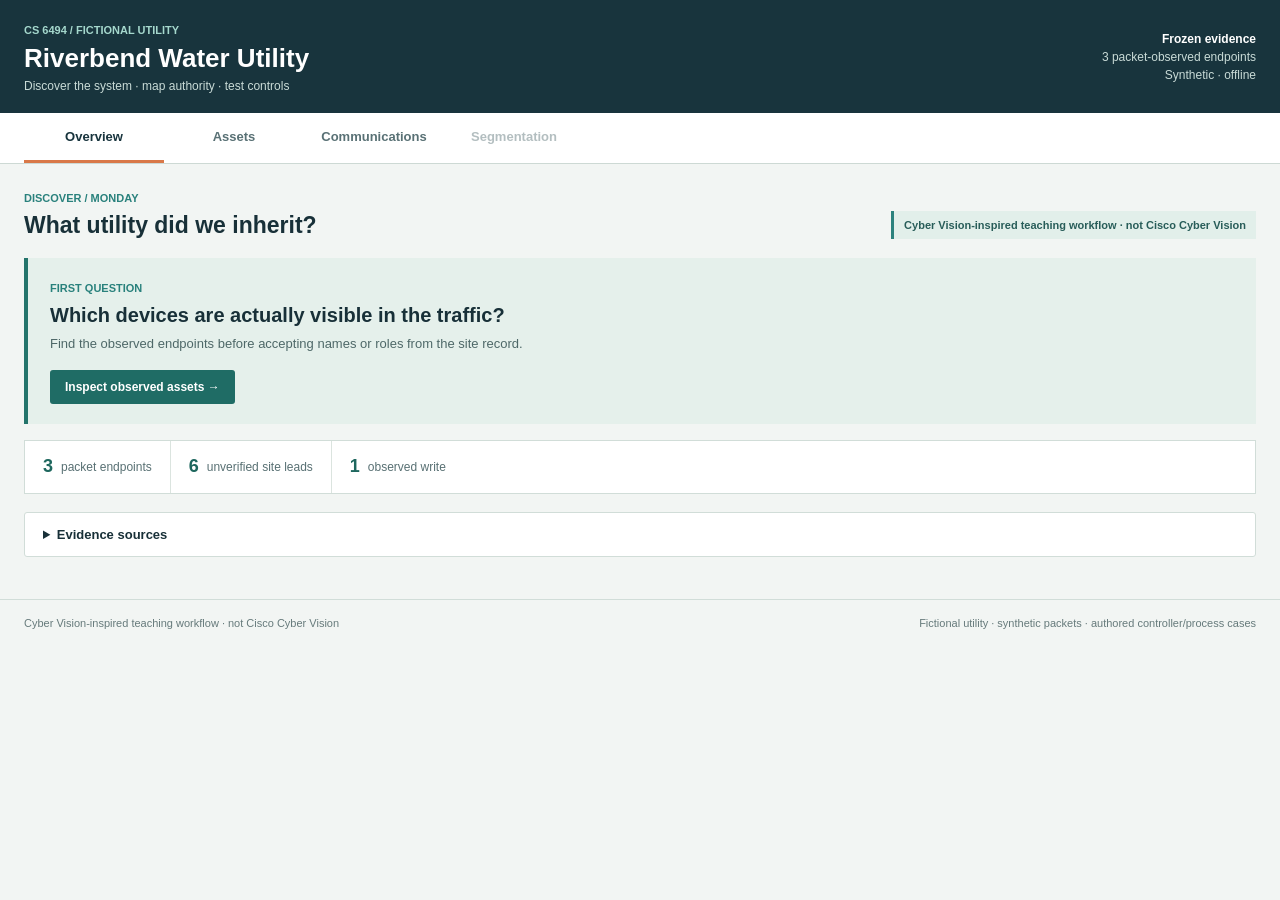
==== commit cf6618d4: "Simplify student utility workbench flow" ====
--- a/labs/ctf-prep-workbench/index.html
+++ b/labs/ctf-prep-workbench/index.html
@@ -22,20 +22,19 @@
   <main>
     <section id="view-overview" class="view active">
       <div class="section-head"><div><span class="eyebrow">DISCOVER / MONDAY</span><h2>What utility did we inherit?</h2></div><span class="provenance-tag">Cyber Vision-inspired teaching workflow · not Cisco Cyber Vision</span></div>
-      <div class="metrics">
-        <div><strong id="metric-observed">3</strong><span>packet-observed endpoints</span></div>
-        <div><strong id="metric-leads">6</strong><span>unverified site-record leads</span></div>
-        <div><strong id="metric-protocols">1</strong><span>decoded protocol</span></div>
-        <div><strong id="metric-writes">1</strong><span>observed write request</span></div>
+      <div class="focus-task"><span class="eyebrow">FIRST QUESTION</span><h3>Which devices are actually visible in the traffic?</h3><p>Find the observed endpoints before accepting names or roles from the site record.</p><button type="button" class="primary-action" data-open="assets">Inspect observed assets →</button></div>
+      <div class="metrics compact">
+        <div><strong id="metric-observed">3</strong><span>packet endpoints</span></div>
+        <div><strong id="metric-leads">6</strong><span>unverified site leads</span></div>
+        <div><strong id="metric-writes">1</strong><span>observed write</span></div>
       </div>
-      <div class="two-col">
-        <section class="surface"><div class="surface-head"><h3>Operational map</h3><small id="map-status">Site layout withheld · packet evidence covers one unknown cell</small></div><div id="utility-chain" class="utility-chain"></div><p class="surface-note">The packet capture establishes network endpoints and exchanges. It does not locate them in the physical process.</p></section>
-        <section class="surface"><div class="surface-head"><h3>Evidence intake</h3></div><div class="evidence-row"><b>Packet trace</b><span>10 Modbus/TCP packets, TShark-decoded</span><em>Observed</em></div><div class="evidence-row"><b>Site record</b><span>Names, roles, process areas and six additional leads</span><em>Supplied</em></div><div class="evidence-row"><b>Controller + process</b><span>Authored exercise context; not yet opened</span><em>Withheld</em></div><div class="action-band"><p>Which endpoints exist in traffic, and which identities are still only claims?</p><button type="button" class="primary-action" data-open="assets">Investigate assets →</button></div></section>
-      </div>
+      <details class="disclosure"><summary>Evidence sources</summary><div class="evidence-row"><b>Packet trace</b><span>10 Modbus/TCP packets, TShark-decoded</span><em>Observed</em></div><div class="evidence-row"><b>Site record</b><span>Names, roles, process areas and six additional leads</span><em>Supplied</em></div><div class="evidence-row"><b>Controller + process</b><span>Authored exercise context; not yet opened</span><em>Withheld</em></div></details>
+      <details id="site-layout" class="disclosure" hidden><summary>Site layout from supplied record</summary><div class="surface-head"><small id="map-status">Site layout withheld</small></div><div id="utility-chain" class="utility-chain"></div><p class="surface-note">The packet capture does not locate endpoints in the physical process.</p></details>
     </section>
 
     <section id="view-assets" class="view">
       <div class="section-head"><div><span class="eyebrow">INVENTORY / MONDAY</span><h2>Assets and evidence</h2></div><span class="provenance-tag">IP/MAC from PCAP · names and roles from site record</span></div>
+      <p class="focus-prompt"><b>Task 1 of 5</b> Select a packet endpoint. Check what was observed, then compare it with the site record.</p>
       <div class="toolbar"><label>Find asset <input id="asset-search" type="search" placeholder="IP, ID, or name"></label><label>Show <select id="asset-filter"><option value="observed">Packet-observed only</option><option value="all">All available records</option></select></label><button type="button" id="open-manifest" class="secondary-action">Open site record</button><span id="manifest-status" class="toolbar-status">6 leads withheld</span></div>
       <div class="two-col inventory-layout"><section class="surface"><div class="table-scroll"><table><thead><tr><th>Identifier</th><th>IP / MAC</th><th>Likely role</th><th>Evidence</th><th>Group</th><th>Criticality</th></tr></thead><tbody id="asset-rows"></tbody></table></div></section><aside class="surface"><div class="surface-head"><h3>Asset sheet</h3><small id="selected-asset-id"></small></div><div id="asset-detail"></div></aside></div>
       <div class="action-band full"><p>A packet endpoint is not automatically a verified device identity. Assign groups as hypotheses, then inspect communication paths.</p><button type="button" class="primary-action" data-open="communications">Inspect communications →</button></div>
@@ -43,31 +42,36 @@
 
     <section id="view-communications" class="view">
       <div class="section-head"><div><span class="eyebrow">MAP / MONDAY</span><h2>Communications</h2></div><span class="provenance-tag">Only observed flows are drawn solid</span></div>
+      <p class="focus-prompt"><b>Task 2 of 5</b> Select a conduit. Find one write request and cite its packet number.</p>
       <div class="toolbar"><div class="segmented" role="group" aria-label="Map level"><button type="button" data-map-mode="assets" class="active">Assets</button><button type="button" data-map-mode="groups">Groups</button></div><label>Operation <select id="operation-filter"><option value="all">All</option><option value="write">Writes</option><option value="read">Reads</option></select></label><span class="toolbar-status">Modbus/TCP · 2 observed client-to-controller paths</span></div>
       <div class="two-col map-layout"><section class="surface"><div class="surface-head"><h3>Communication map</h3><small>Click a conduit for decoded packets</small></div><div class="map-scroll"><svg id="flow-map" viewBox="0 0 900 365" role="img" aria-label="Observed Modbus communications map"></svg></div><p class="surface-note">Unverified site-record leads are omitted from this observed-flow map. Direction and protocol are packet-derived; operational roles are supplied.</p></section><aside class="surface"><div class="surface-head"><h3>Conduit detail</h3></div><div id="edge-detail"></div></aside></div>
-      <section class="surface"><div class="surface-head"><h3>Decoded timeline</h3><small>Request, response, and packet reference</small></div><div class="table-scroll"><table><thead><tr><th>Packet</th><th>t + s</th><th>Source → destination</th><th>Operation</th><th>Register</th><th>Value</th></tr></thead><tbody id="traffic-rows"></tbody></table></div></section>
+      <details class="disclosure"><summary>Full packet timeline · 10 records</summary><div class="table-scroll"><table><thead><tr><th>Packet</th><th>t + s</th><th>Source → destination</th><th>Operation</th><th>Register</th><th>Value</th></tr></thead><tbody id="traffic-rows"></tbody></table></div></details>
       <div class="action-band full"><p>Which operation might be consequential? What program or physical outcomes remain possible from packets alone?</p><button type="button" class="primary-action" data-open="segmentation" id="open-segmentation">Test a zone rule →</button></div>
     </section>
 
     <section id="view-segmentation" class="view">
       <div class="section-head"><div><span class="eyebrow">GOVERN THE NETWORK / MONDAY</span><h2>Groups and segmentation</h2></div><span class="provenance-tag">What-if simulation · no switch policy applied</span></div>
-      <div class="two-col"><section class="surface"><div class="surface-head"><h3>Current asset groups</h3><small>Student-assigned, local to this browser</small></div><div id="group-summary" class="group-summary"></div></section><section class="surface"><div class="surface-head"><h3>Proposed rule</h3><small>First matching rule wins; default allow</small></div><form id="rule-form" class="rule-form"><label>Source group<select id="rule-source"></select></label><label>Destination group<select id="rule-destination"></select></label><label>Operation<select id="rule-operation"><option value="write">Writes</option><option value="read">Reads</option><option value="any">Any</option></select></label><label>Action<select id="rule-action"><option value="deny">Deny</option><option value="allow">Allow</option></select></label><button type="submit" class="primary-action">Add rule</button></form></section></div>
-      <section class="surface"><div class="surface-head"><h3>Rule order</h3><small>Local exercise model only</small></div><div id="rule-list" class="rule-list"></div></section>
+      <p class="focus-prompt"><b>Task 3 of 5</b> Add one rule. Does it block the observed write and preserve legitimate service?</p>
+      <section class="surface"><div class="surface-head"><h3>Proposed rule</h3><small>First match wins · default allow</small></div><form id="rule-form" class="rule-form"><label>Source group<select id="rule-source"></select></label><label>Destination group<select id="rule-destination"></select></label><label>Operation<select id="rule-operation"><option value="write">Writes</option><option value="read">Reads</option><option value="any">Any</option></select></label><label>Action<select id="rule-action"><option value="deny">Deny</option><option value="allow">Allow</option></select></label><button type="submit" class="primary-action">Add rule</button></form></section>
+      <details class="disclosure"><summary>Current asset groups</summary><div id="group-summary" class="group-summary"></div></details>
+      <details class="disclosure"><summary>Rule order</summary><div id="rule-list" class="rule-list"></div></details>
       <section class="surface"><div class="surface-head"><h3>Impact simulation</h3><small>Frozen requests plus one authored legitimate-service test</small></div><div class="table-scroll"><table><thead><tr><th>Evidence</th><th>Source group → destination</th><th>Operation</th><th>Policy result</th><th>Rule</th></tr></thead><tbody id="simulation-rows"></tbody></table></div><p class="surface-note">This compares network signatures only. It cannot tell whether a permitted start is safe, and it does not change the captured history.</p></section>
       <div class="action-band full"><p>Can a network rule block the observed start without also blocking an otherwise legitimate start with the same signature?</p><button type="button" class="primary-action" data-open="assurance" id="open-assurance">Enrich with program and process →</button></div>
     </section>
 
     <section id="view-assurance" class="view">
       <div class="section-head"><div><span class="eyebrow">CYBER-PHYSICAL ASSURANCE / WEDNESDAY</span><h2>What did the command mean?</h2></div><span class="provenance-tag authored">Authored program + process context</span></div>
-      <div class="comparison"><div><b>Cisco-style visibility can establish</b><p>Observed endpoints, protocol exchanges, packet direction, register write, and network-policy matches.</p></div><div><b>Additional CS 6494 evidence establishes</b><p>Register meaning, program decision, actuator effect, physical property, service outcome, and recovery claim.</p></div></div>
-      <div class="two-col"><section class="surface"><div class="surface-head"><h3>Command-to-process path</h3><small>Packet #5 + supplied controller mapping</small></div><div class="path"><span>192.0.2.11</span><b>→</b><span>FC06 · register 120</span><b>→</b><span>FB_StartPermit</span><b>→</b><span>Pump output</span><b>→</b><span>Flow / pressure</span></div><div class="table-scroll"><table><thead><tr><th>Register</th><th>Meaning</th><th>Source</th></tr></thead><tbody id="register-rows"></tbody></table></div></section><section class="surface"><div class="surface-head"><h3>Starting controller logic</h3><small>Illustrative ST; not compiled here</small></div><pre class="source"><code id="st-source"></code></pre></section></div>
+      <p class="focus-prompt"><b>Task 4 of 5</b> Compare the prohibited and legitimate cases. Where should the controller refuse a start?</p>
+      <section class="surface"><div class="surface-head"><h3>Command-to-process path</h3><small>Packet #5 + supplied controller mapping</small></div><div class="path"><span>192.0.2.11</span><b>→</b><span>FC06 · register 120</span><b>→</b><span>FB_StartPermit</span><b>→</b><span>Pump output</span><b>→</b><span>Flow / pressure</span></div></section>
+      <details class="disclosure"><summary>Controller code and register map</summary><div class="two-col"><div><div class="surface-head"><h3>Register map</h3><small>Supplied, not packet-derived</small></div><div class="table-scroll"><table><thead><tr><th>Register</th><th>Meaning</th><th>Source</th></tr></thead><tbody id="register-rows"></tbody></table></div></div><div><div class="surface-head"><h3>Illustrative Structured Text</h3><small>Not compiled here</small></div><pre class="source"><code id="st-source"></code></pre></div></div></details>
       <div class="two-col"><section class="surface"><div class="surface-head"><h3>Fixed case replay</h3><small>Authored outcomes, not live telemetry</small></div><div id="case-picker" class="segmented case-picker" role="group" aria-label="Replay case"></div><div id="case-summary"></div></section><section class="surface"><div class="surface-head"><h3>Correlated evidence</h3></div><div id="case-timeline" class="event-list"></div></section></div>
-      <section class="surface"><div class="surface-head"><h3>Control boundaries</h3></div><div class="control-grid"><label><input type="checkbox" data-control="Detect"><strong>Detect</strong><small>Observe a write or unusual path.</small></label><label><input type="checkbox" data-control="Prevent"><strong>Prevent</strong><small>State-aware interlock before actuation.</small></label><label><input type="checkbox" data-control="Contain"><strong>Contain</strong><small>Independent protection after consequence.</small></label><label><input type="checkbox" data-control="Recover"><strong>Recover</strong><small>Verify safe state and useful service.</small></label></div></section>
+      <details class="disclosure"><summary>Control boundaries</summary><div class="control-grid"><label><input type="checkbox" data-control="Detect"><strong>Detect</strong><small>Observe a write or unusual path.</small></label><label><input type="checkbox" data-control="Prevent"><strong>Prevent</strong><small>State-aware interlock before actuation.</small></label><label><input type="checkbox" data-control="Contain"><strong>Contain</strong><small>Independent protection after consequence.</small></label><label><input type="checkbox" data-control="Recover"><strong>Recover</strong><small>Verify safe state and useful service.</small></label></div></details>
       <div class="action-band full"><p>Test both a prohibited start and a legitimate service request. Then challenge the state evidence.</p><button type="button" class="primary-action" data-open="challenge" id="open-challenge">Challenge the claim →</button></div>
     </section>
 
     <section id="view-challenge" class="view">
       <div class="section-head"><div><span class="eyebrow">CHALLENGE / OCTOBER 19</span><h2>Your map was right yesterday. What changed?</h2></div><span class="provenance-tag authored">Changed-assumption case</span></div>
+      <p class="focus-prompt"><b>Task 5 of 5</b> Revise your claim: what fails when valve feedback is 30 seconds old?</p>
       <div class="two-col"><section class="surface"><div class="surface-head"><h3>Stale valve feedback</h3></div><div class="challenge-facts"><div><small>Last reported valve</small><strong>OPEN</strong></div><div><small>Report age</small><strong>30 s</strong></div><div><small>Physical valve</small><strong>CLOSED</strong></div></div><div id="challenge-timeline" class="event-list"></div><p class="surface-note">An open-only interlock can fail when its input is stale. A freshness-aware check denies this case, but still needs a positive service test.</p></section><section class="surface"><div class="surface-head"><h3>Evidence notebook</h3><small>Saved only in this browser</small></div><label class="note-label" for="claim">Bounded claim</label><textarea id="claim" rows="6" placeholder="What can the combined evidence support, and what remains unknown?"></textarea><label class="note-label" for="challenge">Revised claim after challenge</label><textarea id="challenge" rows="6" placeholder="Which assumption failed? What should expire or be rechecked?"></textarea><div class="note-actions"><button type="button" id="export-notes" class="secondary-action">Download notes</button><button type="button" id="reset-notes" class="text-action">Clear local notes</button></div></section></div>
     </section>
   </main>
--- a/labs/ctf-prep-workbench/static/app.css
+++ b/labs/ctf-prep-workbench/static/app.css
@@ -18,6 +18,7 @@
 .tabs button { min-width: 140px; padding: 16px 14px; border: 0; border-bottom: 3px solid transparent; background: #fff; color: #597175; font-size: 13px; font-weight: 700; white-space: nowrap; }
 .tabs button.active { color: #18343d; border-color: #d97848; }
 .tabs button:not(:disabled):hover { background: #edf4f1; }
+.tabs button[hidden] { display: none; }
 main { max-width: 1528px; margin: auto; padding: 24px; }
 .view { display: none; }
 .view.active { display: block; }
@@ -30,6 +31,22 @@
 .metrics strong, .metrics span { display: block; }
 .metrics strong { font-size: 27px; color: #1e675e; }
 .metrics span { font-size: 12px; color: #587073; line-height: 1.35; }
+.metrics.compact { display: flex; flex-wrap: wrap; margin: 0 0 18px; }
+.metrics.compact div { display: flex; min-height: 52px; align-items: center; gap: 8px; padding: 11px 18px; }
+.metrics.compact strong { font-size: 18px; }
+.metrics.compact span { font-size: 12px; }
+.focus-task { margin-bottom: 16px; padding: 20px 22px; border-left: 4px solid #24746b; background: #e5f0eb; }
+.focus-task h3 { margin: 8px 0; font-size: 20px; }
+.focus-task p { max-width: 720px; margin: 0 0 16px; color: #4e6868; font-size: 13px; line-height: 1.45; }
+.focus-prompt { margin: 0 0 18px; padding: 12px 15px; border-left: 3px solid #d67543; background: #f8eee8; font-size: 13px; line-height: 1.45; }
+.focus-prompt b { margin-right: 8px; color: #8d4e2e; }
+.disclosure { margin: 16px 0 18px; border: 1px solid #d1ddd8; border-radius: 3px; background: white; overflow: hidden; }
+.disclosure[hidden] { display: none; }
+.disclosure summary { padding: 14px 18px; cursor: pointer; font-size: 13px; font-weight: 700; }
+.disclosure summary:hover { background: #eff5f1; }
+.disclosure[open] summary { border-bottom: 1px solid #e3ebe7; }
+.disclosure > .two-col { margin: 0; }
+.view > .surface { margin-bottom: 18px; }
 .two-col { display: grid; grid-template-columns: minmax(0, 1.55fr) minmax(320px, .85fr); gap: 18px; margin-bottom: 18px; align-items: start; }
 .surface { min-width: 0; background: #fff; border: 1px solid #d1ddd8; border-radius: 3px; overflow: hidden; }
 .surface-head { min-height: 49px; padding: 15px 18px; border-bottom: 1px solid #e3ebe7; display: flex; justify-content: space-between; gap: 10px; align-items: baseline; }
@@ -154,4 +171,4 @@
 .note-actions { display: flex; align-items: center; gap: 8px; padding: 17px 18px; }
 footer { display: flex; justify-content: space-between; gap: 15px; padding: 17px max(24px, calc((100vw - 1480px)/2)); border-top: 1px solid #d1ddd8; color: #667a7b; font-size: 11px; }
 @media (max-width: 920px) { .two-col { grid-template-columns: 1fr; } .inventory-layout { grid-template-columns: 1fr; } .control-grid { grid-template-columns: repeat(2,1fr); } }
-@media (max-width: 620px) { main { padding: 16px 12px; } .topbar { padding: 17px; } .header-status { display: none; } h1 { font-size: 21px; } h2 { font-size: 19px; } .tabs { padding: 0 8px; } .tabs button { min-width: 118px; padding: 14px 10px; } .section-head { display: block; } .provenance-tag { margin-top: 11px; } .metrics { grid-template-columns: repeat(2,1fr); } .metrics div:nth-child(2) { border-right: 0; } .metrics div:nth-child(-n+2) { border-bottom: 1px solid #dbe4df; } .action-band.full { display: block; } .action-band.full p { margin-bottom: 12px; } .comparison { grid-template-columns: 1fr; } .group-summary { grid-template-columns: 1fr; } .control-grid { grid-template-columns: 1fr; } .rule-form { grid-template-columns: 1fr; } .challenge-facts strong { font-size: 15px; } .event { grid-template-columns: 50px 67px 1fr; gap: 6px; padding: 9px; } footer { display: block; padding: 18px; } footer span { display: block; margin-bottom: 5px; } }
+@media (max-width: 620px) { main { padding: 16px 12px; } .topbar { padding: 17px; } .header-status { display: none; } h1 { font-size: 21px; } h2 { font-size: 19px; } .tabs { padding: 0 8px; } .tabs button { min-width: 118px; padding: 14px 10px; } .section-head { display: block; } .provenance-tag { margin-top: 11px; } .metrics.compact div { width: 100%; min-height: 42px; border-right: 0; border-bottom: 1px solid #dbe4df; } .metrics.compact div:last-child { border-bottom: 0; } .action-band.full { display: block; } .action-band.full p { margin-bottom: 12px; } .comparison { grid-template-columns: 1fr; } .group-summary { grid-template-columns: 1fr; } .control-grid { grid-template-columns: 1fr; } .rule-form { grid-template-columns: 1fr; } .challenge-facts strong { font-size: 15px; } .event { grid-template-columns: 50px 67px 1fr; gap: 6px; padding: 9px; } footer { display: block; padding: 18px; } footer span { display: block; margin-bottom: 5px; } }
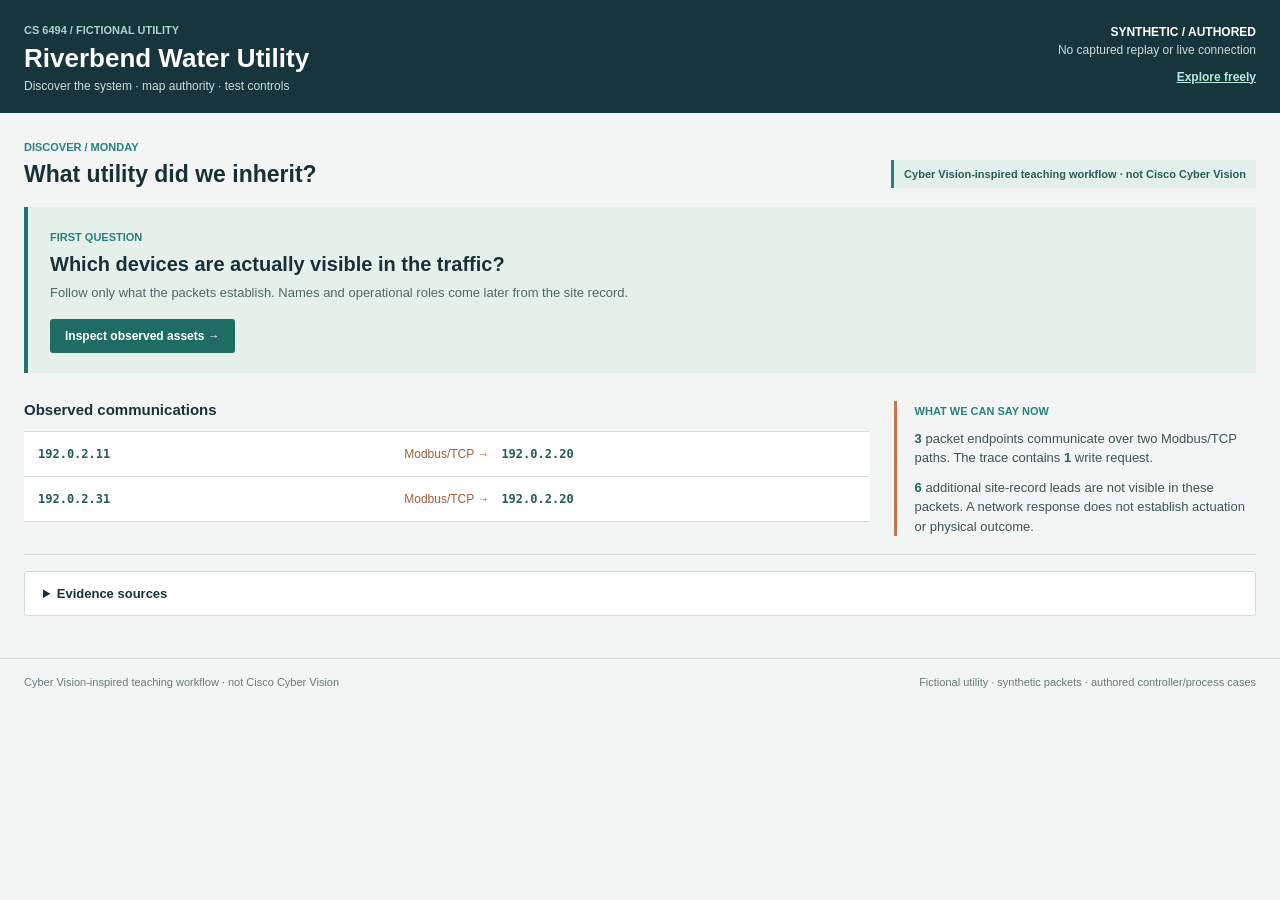
==== commit 2ab3b9c0: "Focus utility workbench guided opening" ====
--- a/labs/ctf-prep-workbench/index.html
+++ b/labs/ctf-prep-workbench/index.html
@@ -9,9 +9,9 @@
 <body>
   <header class="topbar">
     <div class="brand"><span class="eyebrow">CS 6494 / FICTIONAL UTILITY</span><h1>Riverbend Water Utility</h1><p>Discover the system · map authority · test controls</p></div>
-    <div class="header-status"><b>Frozen evidence</b><span>3 packet-observed endpoints</span><span>Synthetic · offline</span></div>
+    <div class="header-status"><b>SYNTHETIC / AUTHORED</b><span>No captured replay or live connection</span><button type="button" id="explore-toggle" class="explore-toggle" aria-expanded="false" aria-controls="workbench-views">Explore freely</button></div>
   </header>
-  <nav class="tabs" aria-label="Workbench views">
+  <nav id="workbench-views" class="tabs" aria-label="Workbench views" hidden>
     <button type="button" data-view="overview" class="active">Overview</button>
     <button type="button" data-view="assets">Assets</button>
     <button type="button" data-view="communications">Communications</button>
@@ -22,11 +22,10 @@
   <main>
     <section id="view-overview" class="view active">
       <div class="section-head"><div><span class="eyebrow">DISCOVER / MONDAY</span><h2>What utility did we inherit?</h2></div><span class="provenance-tag">Cyber Vision-inspired teaching workflow · not Cisco Cyber Vision</span></div>
-      <div class="focus-task"><span class="eyebrow">FIRST QUESTION</span><h3>Which devices are actually visible in the traffic?</h3><p>Find the observed endpoints before accepting names or roles from the site record.</p><button type="button" class="primary-action" data-open="assets">Inspect observed assets →</button></div>
-      <div class="metrics compact">
-        <div><strong id="metric-observed">3</strong><span>packet endpoints</span></div>
-        <div><strong id="metric-leads">6</strong><span>unverified site leads</span></div>
-        <div><strong id="metric-writes">1</strong><span>observed write</span></div>
+      <div class="focus-task"><span class="eyebrow">FIRST QUESTION</span><h3>Which devices are actually visible in the traffic?</h3><p>Follow only what the packets establish. Names and operational roles come later from the site record.</p><button type="button" class="primary-action" data-open="assets">Inspect observed assets →</button></div>
+      <div class="overview-evidence">
+        <section class="overview-map" aria-label="Observed communications map"><h3>Observed communications</h3><div id="overview-flows"></div></section>
+        <aside class="overview-finding"><span class="eyebrow">WHAT WE CAN SAY NOW</span><p><strong id="metric-observed">3</strong> packet endpoints communicate over two Modbus/TCP paths. The trace contains <strong id="metric-writes">1</strong> write request.</p><p><strong id="metric-leads">6</strong> additional site-record leads are not visible in these packets. A network response does not establish actuation or physical outcome.</p></aside>
       </div>
       <details class="disclosure"><summary>Evidence sources</summary><div class="evidence-row"><b>Packet trace</b><span>10 Modbus/TCP packets, TShark-decoded</span><em>Observed</em></div><div class="evidence-row"><b>Site record</b><span>Names, roles, process areas and six additional leads</span><em>Supplied</em></div><div class="evidence-row"><b>Controller + process</b><span>Authored exercise context; not yet opened</span><em>Withheld</em></div></details>
       <details id="site-layout" class="disclosure" hidden><summary>Site layout from supplied record</summary><div class="surface-head"><small id="map-status">Site layout withheld</small></div><div id="utility-chain" class="utility-chain"></div><p class="surface-note">The packet capture does not locate endpoints in the physical process.</p></details>
--- a/labs/ctf-prep-workbench/static/app.css
+++ b/labs/ctf-prep-workbench/static/app.css
@@ -14,7 +14,10 @@
 .brand p { color: #c9dbd7; margin: 0; font-size: 12px; }
 .header-status { display: grid; gap: 4px; text-align: right; font-size: 12px; }
 .header-status span { color: #c9dbd7; }
+.explore-toggle { justify-self: end; margin-top: 4px; padding: 5px 0; border: 0; background: transparent; color: #b9e8de; font-size: 12px; font-weight: 700; text-decoration: underline; }
+.explore-toggle:hover { color: #fff; }
 .tabs { display: flex; overflow-x: auto; padding: 0 max(24px, calc((100vw - 1480px)/2)); border-bottom: 1px solid #cdd9d4; background: #fff; }
+.tabs[hidden] { display: none; }
 .tabs button { min-width: 140px; padding: 16px 14px; border: 0; border-bottom: 3px solid transparent; background: #fff; color: #597175; font-size: 13px; font-weight: 700; white-space: nowrap; }
 .tabs button.active { color: #18343d; border-color: #d97848; }
 .tabs button:not(:disabled):hover { background: #edf4f1; }
@@ -38,6 +41,15 @@
 .focus-task { margin-bottom: 16px; padding: 20px 22px; border-left: 4px solid #24746b; background: #e5f0eb; }
 .focus-task h3 { margin: 8px 0; font-size: 20px; }
 .focus-task p { max-width: 720px; margin: 0 0 16px; color: #4e6868; font-size: 13px; line-height: 1.45; }
+.overview-evidence { display: grid; grid-template-columns: minmax(0, 1.4fr) minmax(280px, .6fr); gap: 24px; padding: 12px 0 18px; border-bottom: 1px solid #cddbd5; }
+.overview-map h3 { margin: 0 0 13px; }
+.overview-flow { display: grid; grid-template-columns: minmax(0, 1fr) auto minmax(0, 1fr); gap: 12px; align-items: center; padding: 15px 14px; border-top: 1px solid #d5e0da; background: #fff; font-size: 12px; }
+.overview-flow:last-child { border-bottom: 1px solid #d5e0da; }
+.overview-flow code { overflow-wrap: anywhere; color: #245c5a; font-weight: 700; }
+.overview-flow span { color: #a75f39; white-space: nowrap; }
+.overview-finding { padding-left: 18px; border-left: 3px solid #c7764c; }
+.overview-finding p { margin: 10px 0 0; font-size: 13px; line-height: 1.5; color: #3c5559; }
+.overview-finding strong { color: #1e675e; }
 .focus-prompt { margin: 0 0 18px; padding: 12px 15px; border-left: 3px solid #d67543; background: #f8eee8; font-size: 13px; line-height: 1.45; }
 .focus-prompt b { margin-right: 8px; color: #8d4e2e; }
 .disclosure { margin: 16px 0 18px; border: 1px solid #d1ddd8; border-radius: 3px; background: white; overflow: hidden; }
@@ -170,5 +182,5 @@
 textarea { display: block; width: calc(100% - 36px); margin: 0 18px; padding: 10px; border: 1px solid #b8ccc6; border-radius: 3px; resize: vertical; font-size: 13px; }
 .note-actions { display: flex; align-items: center; gap: 8px; padding: 17px 18px; }
 footer { display: flex; justify-content: space-between; gap: 15px; padding: 17px max(24px, calc((100vw - 1480px)/2)); border-top: 1px solid #d1ddd8; color: #667a7b; font-size: 11px; }
-@media (max-width: 920px) { .two-col { grid-template-columns: 1fr; } .inventory-layout { grid-template-columns: 1fr; } .control-grid { grid-template-columns: repeat(2,1fr); } }
-@media (max-width: 620px) { main { padding: 16px 12px; } .topbar { padding: 17px; } .header-status { display: none; } h1 { font-size: 21px; } h2 { font-size: 19px; } .tabs { padding: 0 8px; } .tabs button { min-width: 118px; padding: 14px 10px; } .section-head { display: block; } .provenance-tag { margin-top: 11px; } .metrics.compact div { width: 100%; min-height: 42px; border-right: 0; border-bottom: 1px solid #dbe4df; } .metrics.compact div:last-child { border-bottom: 0; } .action-band.full { display: block; } .action-band.full p { margin-bottom: 12px; } .comparison { grid-template-columns: 1fr; } .group-summary { grid-template-columns: 1fr; } .control-grid { grid-template-columns: 1fr; } .rule-form { grid-template-columns: 1fr; } .challenge-facts strong { font-size: 15px; } .event { grid-template-columns: 50px 67px 1fr; gap: 6px; padding: 9px; } footer { display: block; padding: 18px; } footer span { display: block; margin-bottom: 5px; } }
+@media (max-width: 920px) { .two-col, .overview-evidence { grid-template-columns: 1fr; } .inventory-layout { grid-template-columns: 1fr; } .control-grid { grid-template-columns: repeat(2,1fr); } }
+@media (max-width: 620px) { main { padding: 16px 12px; } .topbar { padding: 17px; align-items: start; } .header-status { font-size: 10px; } .header-status span { display: none; } .explore-toggle { font-size: 11px; } h1 { font-size: 21px; } h2 { font-size: 19px; } .tabs { padding: 0 8px; } .tabs button { min-width: 118px; padding: 14px 10px; } .section-head { display: block; } .provenance-tag { margin-top: 11px; } .overview-flow { grid-template-columns: 1fr; gap: 4px; } .overview-flow span { padding: 2px 0; } .overview-finding { padding-left: 12px; } .metrics.compact div { width: 100%; min-height: 42px; border-right: 0; border-bottom: 1px solid #dbe4df; } .metrics.compact div:last-child { border-bottom: 0; } .action-band.full { display: block; } .action-band.full p { margin-bottom: 12px; } .comparison { grid-template-columns: 1fr; } .group-summary { grid-template-columns: 1fr; } .control-grid { grid-template-columns: 1fr; } .rule-form { grid-template-columns: 1fr; } .challenge-facts strong { font-size: 15px; } .event { grid-template-columns: 50px 67px 1fr; gap: 6px; padding: 9px; } footer { display: block; padding: 18px; } footer span { display: block; margin-bottom: 5px; } }
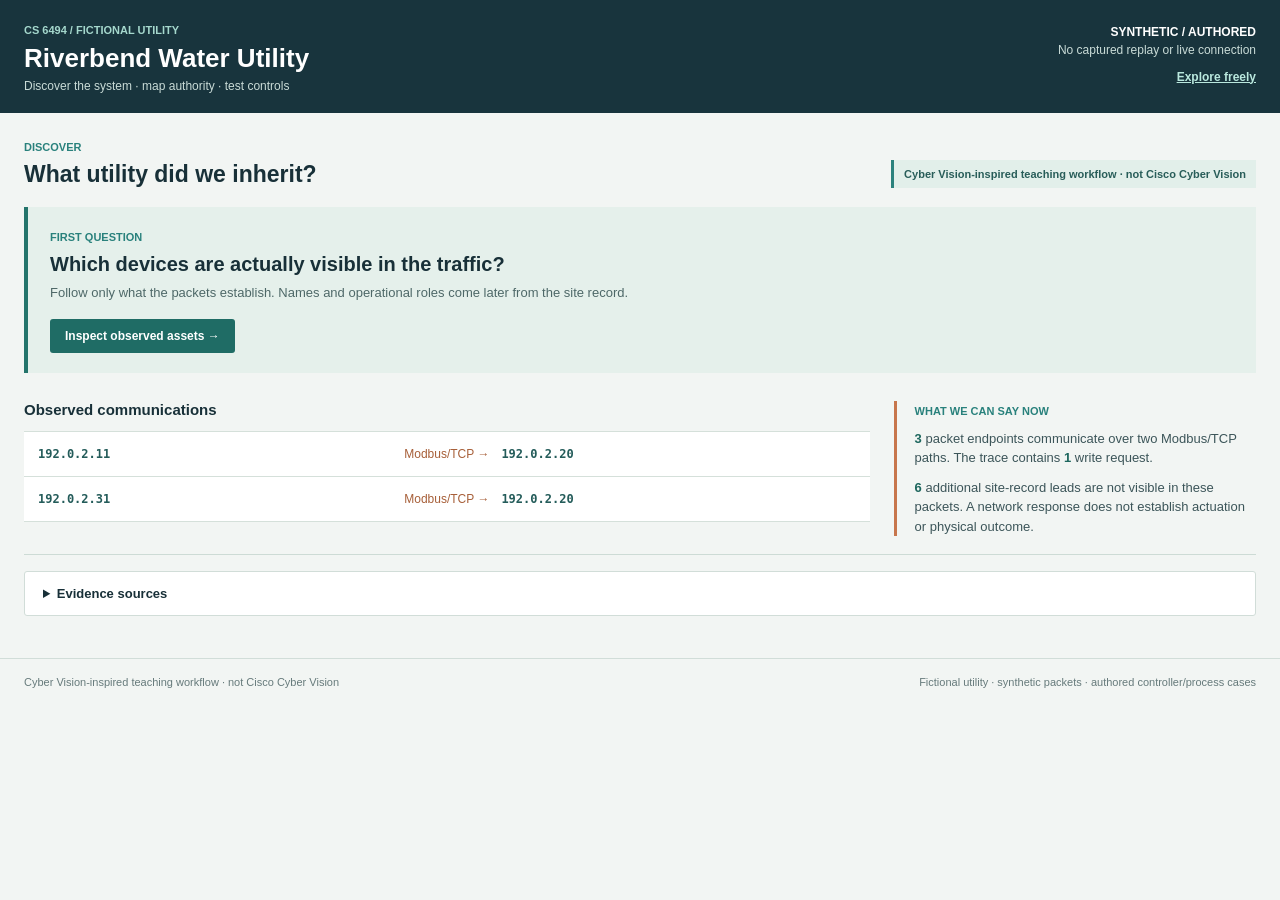
==== commit 36b849e4: "Clarify workbench evidence and guided exercise flow" ====
--- a/labs/ctf-prep-workbench/index.html
+++ b/labs/ctf-prep-workbench/index.html
@@ -12,16 +12,16 @@
     <div class="header-status"><b>SYNTHETIC / AUTHORED</b><span>No captured replay or live connection</span><button type="button" id="explore-toggle" class="explore-toggle" aria-expanded="false" aria-controls="workbench-views">Explore freely</button></div>
   </header>
   <nav id="workbench-views" class="tabs" aria-label="Workbench views" hidden>
-    <button type="button" data-view="overview" class="active">Overview</button>
+    <button type="button" data-view="overview" class="active">Discover</button>
     <button type="button" data-view="assets">Assets</button>
-    <button type="button" data-view="communications">Communications</button>
-    <button type="button" data-view="segmentation" disabled>Segmentation</button>
-    <button type="button" data-view="assurance" disabled>Assurance</button>
-    <button type="button" data-view="challenge" disabled>Challenge</button>
+    <button type="button" data-view="communications">Interpret</button>
+    <button type="button" data-view="assurance" disabled>Map</button>
+    <button type="button" data-view="segmentation" disabled>Govern</button>
+    <button type="button" data-view="challenge" disabled>Assumption Stress Test</button>
   </nav>
   <main>
     <section id="view-overview" class="view active">
-      <div class="section-head"><div><span class="eyebrow">DISCOVER / MONDAY</span><h2>What utility did we inherit?</h2></div><span class="provenance-tag">Cyber Vision-inspired teaching workflow · not Cisco Cyber Vision</span></div>
+      <div class="section-head"><div><span class="eyebrow">DISCOVER</span><h2>What utility did we inherit?</h2></div><span class="provenance-tag">Cyber Vision-inspired teaching workflow · not Cisco Cyber Vision</span></div>
       <div class="focus-task"><span class="eyebrow">FIRST QUESTION</span><h3>Which devices are actually visible in the traffic?</h3><p>Follow only what the packets establish. Names and operational roles come later from the site record.</p><button type="button" class="primary-action" data-open="assets">Inspect observed assets →</button></div>
       <div class="overview-evidence">
         <section class="overview-map" aria-label="Observed communications map"><h3>Observed communications</h3><div id="overview-flows"></div></section>
@@ -32,46 +32,49 @@
     </section>
 
     <section id="view-assets" class="view">
-      <div class="section-head"><div><span class="eyebrow">INVENTORY / MONDAY</span><h2>Assets and evidence</h2></div><span class="provenance-tag">IP/MAC from PCAP · names and roles from site record</span></div>
-      <p class="focus-prompt"><b>Task 1 of 5</b> Select a packet endpoint. Check what was observed, then compare it with the site record.</p>
+      <div class="section-head"><div><span class="eyebrow">DISCOVER / ASSETS</span><h2>Assets and evidence</h2></div><span class="provenance-tag">Packet IP/MAC/direction · supplied names and roles</span></div>
+      <p class="focus-prompt"><b>QUESTION</b> Which endpoints are packet-observed, and which identities come only from the site record?</p>
       <div class="toolbar"><label>Find asset <input id="asset-search" type="search" placeholder="IP, ID, or name"></label><label>Show <select id="asset-filter"><option value="observed">Packet-observed only</option><option value="all">All available records</option></select></label><button type="button" id="open-manifest" class="secondary-action">Open site record</button><span id="manifest-status" class="toolbar-status">6 leads withheld</span></div>
-      <div class="two-col inventory-layout"><section class="surface"><div class="table-scroll"><table><thead><tr><th>Identifier</th><th>IP / MAC</th><th>Likely role</th><th>Evidence</th><th>Group</th><th>Criticality</th></tr></thead><tbody id="asset-rows"></tbody></table></div></section><aside class="surface"><div class="surface-head"><h3>Asset sheet</h3><small id="selected-asset-id"></small></div><div id="asset-detail"></div></aside></div>
-      <div class="action-band full"><p>A packet endpoint is not automatically a verified device identity. Assign groups as hypotheses, then inspect communication paths.</p><button type="button" class="primary-action" data-open="communications">Inspect communications →</button></div>
+      <div class="two-col inventory-layout"><section class="surface"><div class="table-scroll"><table><thead><tr><th>Endpoint / IP</th><th>Packet role</th><th>Site-record identity</th><th>Assigned group</th><th>Criticality</th></tr></thead><tbody id="asset-rows"></tbody></table></div></section><aside class="surface"><div class="surface-head"><h3>Asset sheet</h3><small id="selected-asset-id"></small></div><div id="asset-detail"></div></aside></div>
+      <div class="action-band full"><p>Packet direction can suggest a communication role. The site record supplies names, process roles, and grouping suggestions, not verified identity.</p><button type="button" class="primary-action" data-open="communications">Inspect communications →</button></div>
     </section>
 
     <section id="view-communications" class="view">
-      <div class="section-head"><div><span class="eyebrow">MAP / MONDAY</span><h2>Communications</h2></div><span class="provenance-tag">Only observed flows are drawn solid</span></div>
-      <p class="focus-prompt"><b>Task 2 of 5</b> Select a conduit. Find one write request and cite its packet number.</p>
+      <div class="section-head"><div><span class="eyebrow">INTERPRET</span><h2>Communications</h2></div><span class="provenance-tag">Only packet-observed exchanges shown</span></div>
+      <p class="focus-prompt"><b>QUESTION</b> Which observed request may change the process, and what does its response establish?</p>
       <div class="toolbar"><div class="segmented" role="group" aria-label="Map level"><button type="button" data-map-mode="assets" class="active">Assets</button><button type="button" data-map-mode="groups">Groups</button></div><label>Operation <select id="operation-filter"><option value="all">All</option><option value="write">Writes</option><option value="read">Reads</option></select></label><span class="toolbar-status">Modbus/TCP · 2 observed client-to-controller paths</span></div>
-      <div class="two-col map-layout"><section class="surface"><div class="surface-head"><h3>Communication map</h3><small>Click a conduit for decoded packets</small></div><div class="map-scroll"><svg id="flow-map" viewBox="0 0 900 365" role="img" aria-label="Observed Modbus communications map"></svg></div><p class="surface-note">Unverified site-record leads are omitted from this observed-flow map. Direction and protocol are packet-derived; operational roles are supplied.</p></section><aside class="surface"><div class="surface-head"><h3>Conduit detail</h3></div><div id="edge-detail"></div></aside></div>
+      <div class="two-col map-layout"><section class="surface"><div class="surface-head"><h3>Observed paths</h3><small>Select a path to inspect its packets</small></div><div id="flow-map" class="flow-list" aria-label="Observed Modbus communications"></div><p class="surface-note">Site-record-only leads are omitted. Direction and Modbus operation are packet-derived; process roles are supplied.</p></section><aside class="surface"><div class="surface-head"><h3>Path detail</h3></div><div id="edge-detail"></div></aside></div>
       <details class="disclosure"><summary>Full packet timeline · 10 records</summary><div class="table-scroll"><table><thead><tr><th>Packet</th><th>t + s</th><th>Source → destination</th><th>Operation</th><th>Register</th><th>Value</th></tr></thead><tbody id="traffic-rows"></tbody></table></div></details>
-      <div class="action-band full"><p>Which operation might be consequential? What program or physical outcomes remain possible from packets alone?</p><button type="button" class="primary-action" data-open="segmentation" id="open-segmentation">Test a zone rule →</button></div>
+      <section class="surface candidate-surface"><div class="surface-head"><h3>Consequential candidate</h3><small>Choose one packet request</small></div><div class="candidate-controls"><label>Request<select id="candidate-packet"></select></label><button type="button" id="mark-candidate" class="primary-action">Mark candidate</button></div><div id="candidate-result" class="candidate-result" aria-live="polite"></div></section>
+      <section id="claim-notebook" class="surface" hidden><div class="surface-head"><h3>Working claim</h3><small>Saved only in this browser</small></div><label class="note-label" for="claim">What can you claim from the packets now?</label><textarea id="claim" rows="3" placeholder="Cite packets. Separate protocol response from physical effect."></textarea><details class="disclosure note-disclosure"><summary>Falsifier, service test, and unknowns</summary><label class="note-label" for="falsifier">What evidence could falsify your claim?</label><textarea id="falsifier" rows="2"></textarea><label class="note-label" for="positive-test">What legitimate service should a control still allow?</label><textarea id="positive-test" rows="2"></textarea><label class="note-label" for="unknown">What remains unknown?</label><textarea id="unknown" rows="2"></textarea></details></section>
+      <div class="action-band full"><p>Trace the selected operation through supplied controller context before placing a control.</p><button type="button" class="primary-action" id="open-assurance" disabled>Trace command path →</button></div>
     </section>
 
     <section id="view-segmentation" class="view">
-      <div class="section-head"><div><span class="eyebrow">GOVERN THE NETWORK / MONDAY</span><h2>Groups and segmentation</h2></div><span class="provenance-tag">What-if simulation · no switch policy applied</span></div>
-      <p class="focus-prompt"><b>Task 3 of 5</b> Add one rule. Does it block the observed write and preserve legitimate service?</p>
-      <section class="surface"><div class="surface-head"><h3>Proposed rule</h3><small>First match wins · default allow</small></div><form id="rule-form" class="rule-form"><label>Source group<select id="rule-source"></select></label><label>Destination group<select id="rule-destination"></select></label><label>Operation<select id="rule-operation"><option value="write">Writes</option><option value="read">Reads</option><option value="any">Any</option></select></label><label>Action<select id="rule-action"><option value="deny">Deny</option><option value="allow">Allow</option></select></label><button type="submit" class="primary-action">Add rule</button></form></section>
+      <div class="section-head"><div><span class="eyebrow">GOVERN</span><h2>Place and test controls</h2></div><span class="provenance-tag">What-if simulation · no switch policy applied</span></div>
+      <p class="focus-prompt"><b>QUESTION</b> Can a network rule block the concerning operation without blocking legitimate service?</p>
+      <div id="group-prereq" class="group-prereq" hidden><span>Assign groups to the observed requester and destination before testing a group rule.</span><button type="button" id="go-assign-groups" class="secondary-action">Assign groups</button></div>
+      <section class="surface"><div class="surface-head"><h3>Proposed rule</h3><small>First match wins · default allow</small></div><form id="rule-form" class="rule-form"><label>Source group<select id="rule-source" required></select></label><label>Destination group<select id="rule-destination" required></select></label><label>Operation<select id="rule-operation" required><option value="" selected disabled>Choose operation</option><option value="write">Writes</option><option value="read">Reads</option><option value="any">Any</option></select></label><label>Action<select id="rule-action" required><option value="" selected disabled>Choose action</option><option value="deny">Deny</option><option value="allow">Allow</option></select></label><button type="submit" id="add-rule" class="primary-action">Test rule</button></form></section>
       <details class="disclosure"><summary>Current asset groups</summary><div id="group-summary" class="group-summary"></div></details>
       <details class="disclosure"><summary>Rule order</summary><div id="rule-list" class="rule-list"></div></details>
-      <section class="surface"><div class="surface-head"><h3>Impact simulation</h3><small>Frozen requests plus one authored legitimate-service test</small></div><div class="table-scroll"><table><thead><tr><th>Evidence</th><th>Source group → destination</th><th>Operation</th><th>Policy result</th><th>Rule</th></tr></thead><tbody id="simulation-rows"></tbody></table></div><p class="surface-note">This compares network signatures only. It cannot tell whether a permitted start is safe, and it does not change the captured history.</p></section>
-      <div class="action-band full"><p>Can a network rule block the observed start without also blocking an otherwise legitimate start with the same signature?</p><button type="button" class="primary-action" data-open="assurance" id="open-assurance">Enrich with program and process →</button></div>
+      <section class="surface"><div class="surface-head"><h3>Impact simulation</h3><small>Frozen requests plus one authored legitimate-service test</small></div><div id="simulation-rows" class="impact-list"></div><p class="surface-note">This compares network signatures only. A permitted request is not proof of safe actuation, and proposed rules do not change packet history.</p></section>
+      <details class="disclosure"><summary>Other control boundaries</summary><div class="control-grid"><label><input type="checkbox" data-control="Detect"><strong>Detect</strong><small>Observe a write or unusual path.</small></label><label><input type="checkbox" data-control="Prevent"><strong>Prevent</strong><small>State-aware interlock before actuation.</small></label><label><input type="checkbox" data-control="Contain"><strong>Contain</strong><small>Independent protection after consequence.</small></label><label><input type="checkbox" data-control="Recover"><strong>Recover</strong><small>Verify safe state and useful service.</small></label></div></details>
+      <div class="action-band full"><p>The same network signature can occur in a prohibited and a legitimate context. Stress-test the state assumption next.</p><button type="button" class="primary-action" id="open-challenge">Stress-test assumption →</button></div>
     </section>
 
     <section id="view-assurance" class="view">
-      <div class="section-head"><div><span class="eyebrow">CYBER-PHYSICAL ASSURANCE / WEDNESDAY</span><h2>What did the command mean?</h2></div><span class="provenance-tag authored">Authored program + process context</span></div>
-      <p class="focus-prompt"><b>Task 4 of 5</b> Compare the prohibited and legitimate cases. Where should the controller refuse a start?</p>
-      <section class="surface"><div class="surface-head"><h3>Command-to-process path</h3><small>Packet #5 + supplied controller mapping</small></div><div class="path"><span>192.0.2.11</span><b>→</b><span>FC06 · register 120</span><b>→</b><span>FB_StartPermit</span><b>→</b><span>Pump output</span><b>→</b><span>Flow / pressure</span></div></section>
+      <div class="section-head"><div><span class="eyebrow">MAP</span><h2>What could this command reach?</h2></div><span class="provenance-tag authored">Supplied mapping + authored process context</span></div>
+      <p class="focus-prompt"><b>QUESTION</b> Which links are packet-observed, supplied, authored, or still unverified?</p>
+      <section class="surface"><div class="surface-head"><h3>Command-to-process path</h3><small>Protocol fact first; later links require other evidence</small></div><ol class="evidence-path"><li><span class="badge observed">OBSERVED #5</span><b>Requester 192.0.2.11 → FC06 write, target register 120, value 1</b><small>Packet fact: a write request reached the Modbus endpoint.</small></li><li><span class="badge supplied">SUPPLIED</span><b>Register 120 → Motor start request</b><small>Meaning comes from the authored controller register map, not the packet.</small></li><li><span class="badge authored">AUTHORED</span><b>StartRequest → FB_StartPermit → PermitStart</b><small>Illustrative Structured Text in this exercise; not compiled here.</small></li><li><span class="badge authored">AUTHORED</span><b>PermitStart → modeled motor output → flow / pressure</b><small>Fixed process replay, not observed actuation.</small></li><li><span class="badge assumed">UNVERIFIED</span><b>Physical effect on a real pump</b><small>No live device or independent physical measurement is connected.</small></li></ol></section>
       <details class="disclosure"><summary>Controller code and register map</summary><div class="two-col"><div><div class="surface-head"><h3>Register map</h3><small>Supplied, not packet-derived</small></div><div class="table-scroll"><table><thead><tr><th>Register</th><th>Meaning</th><th>Source</th></tr></thead><tbody id="register-rows"></tbody></table></div></div><div><div class="surface-head"><h3>Illustrative Structured Text</h3><small>Not compiled here</small></div><pre class="source"><code id="st-source"></code></pre></div></div></details>
       <div class="two-col"><section class="surface"><div class="surface-head"><h3>Fixed case replay</h3><small>Authored outcomes, not live telemetry</small></div><div id="case-picker" class="segmented case-picker" role="group" aria-label="Replay case"></div><div id="case-summary"></div></section><section class="surface"><div class="surface-head"><h3>Correlated evidence</h3></div><div id="case-timeline" class="event-list"></div></section></div>
-      <details class="disclosure"><summary>Control boundaries</summary><div class="control-grid"><label><input type="checkbox" data-control="Detect"><strong>Detect</strong><small>Observe a write or unusual path.</small></label><label><input type="checkbox" data-control="Prevent"><strong>Prevent</strong><small>State-aware interlock before actuation.</small></label><label><input type="checkbox" data-control="Contain"><strong>Contain</strong><small>Independent protection after consequence.</small></label><label><input type="checkbox" data-control="Recover"><strong>Recover</strong><small>Verify safe state and useful service.</small></label></div></details>
-      <div class="action-band full"><p>Test both a prohibited start and a legitimate service request. Then challenge the state evidence.</p><button type="button" class="primary-action" data-open="challenge" id="open-challenge">Challenge the claim →</button></div>
+      <div class="action-band full"><p>Compare the prohibited and legitimate modeled cases, then place and test a control.</p><button type="button" class="primary-action" id="open-segmentation">Test control placement →</button></div>
     </section>
 
     <section id="view-challenge" class="view">
-      <div class="section-head"><div><span class="eyebrow">CHALLENGE / OCTOBER 19</span><h2>Your map was right yesterday. What changed?</h2></div><span class="provenance-tag authored">Changed-assumption case</span></div>
-      <p class="focus-prompt"><b>Task 5 of 5</b> Revise your claim: what fails when valve feedback is 30 seconds old?</p>
-      <div class="two-col"><section class="surface"><div class="surface-head"><h3>Stale valve feedback</h3></div><div class="challenge-facts"><div><small>Last reported valve</small><strong>OPEN</strong></div><div><small>Report age</small><strong>30 s</strong></div><div><small>Physical valve</small><strong>CLOSED</strong></div></div><div id="challenge-timeline" class="event-list"></div><p class="surface-note">An open-only interlock can fail when its input is stale. A freshness-aware check denies this case, but still needs a positive service test.</p></section><section class="surface"><div class="surface-head"><h3>Evidence notebook</h3><small>Saved only in this browser</small></div><label class="note-label" for="claim">Bounded claim</label><textarea id="claim" rows="6" placeholder="What can the combined evidence support, and what remains unknown?"></textarea><label class="note-label" for="challenge">Revised claim after challenge</label><textarea id="challenge" rows="6" placeholder="Which assumption failed? What should expire or be rechecked?"></textarea><div class="note-actions"><button type="button" id="export-notes" class="secondary-action">Download notes</button><button type="button" id="reset-notes" class="text-action">Clear local notes</button></div></section></div>
+      <div class="section-head"><div><span class="eyebrow">ASSUMPTION STRESS TEST / REVISE</span><h2>What changes when feedback is stale?</h2></div><span class="provenance-tag authored">Authored changed-assumption case</span></div>
+      <p class="focus-prompt"><b>QUESTION</b> Which part of your claim fails when valve feedback is 30 seconds old, and what legitimate operation should still pass?</p>
+      <div class="two-col"><section class="surface"><div class="surface-head"><h3>Stale valve feedback</h3></div><div class="challenge-facts"><div><small>Last reported valve</small><strong>OPEN</strong></div><div><small>Report age</small><strong>30 s</strong></div><div><small>Physical valve</small><strong>CLOSED</strong></div></div><div id="challenge-timeline" class="event-list"></div><p class="surface-note">An open-only interlock can fail when its input is stale. A freshness-aware check denies this case, but still needs a positive service test.</p></section><section class="surface"><div class="surface-head"><h3>Revise your claim</h3><small>Saved only in this browser</small></div><div class="original-claim"><small>YOUR EARLIER CLAIM</small><p id="original-claim">No working claim recorded yet.</p><button type="button" class="text-action" data-open="communications">Edit working claim</button></div><label class="note-label" for="challenge">Revised claim after the stress test</label><textarea id="challenge" rows="5" placeholder="What failed, what should be rechecked, and what remains unverified?"></textarea><div class="note-actions"><button type="button" id="export-notes" class="secondary-action">Download notes</button><button type="button" id="reset-notes" class="text-action">Clear local notes</button></div></section></div>
     </section>
   </main>
   <footer><span>Cyber Vision-inspired teaching workflow · not Cisco Cyber Vision</span><span>Fictional utility · synthetic packets · authored controller/process cases</span></footer>
--- a/labs/ctf-prep-workbench/static/app.css
+++ b/labs/ctf-prep-workbench/static/app.css
@@ -80,7 +80,7 @@
 .action-band.full { margin-top: 18px; display: flex; justify-content: space-between; align-items: center; gap: 18px; }
 .action-band p { margin: 0 0 12px; line-height: 1.45; font-size: 14px; }
 .action-band.full p { margin: 0; }
-.primary-action, .secondary-action { border: 0; border-radius: 3px; padding: 10px 15px; font-size: 12px; font-weight: 700; white-space: nowrap; }
+.primary-action, .secondary-action { max-width: 100%; border: 0; border-radius: 3px; padding: 10px 15px; font-size: 12px; font-weight: 700; text-align: center; overflow-wrap: anywhere; }
 .primary-action { color: white; background: #1f6c65; }
 .primary-action:hover { background: #185852; }
 .secondary-action { color: #fff; background: #3f5e66; }
@@ -103,6 +103,8 @@
 .badge.observed, .badge.allowed { color: #20634c; background: #e0efe6; }
 .badge.supplied { color: #705c40; background: #eee9df; }
 .badge.denied { color: #91452d; background: #f6e6df; }
+.badge.authored { color: #86512f; background: #f6e9df; }
+.badge.assumed { color: #6a557b; background: #eee9f2; }
 .sheet-block { padding: 15px 18px; border-bottom: 1px solid #e8eeeb; }
 .sheet-block:last-child { border: 0; }
 .sheet-label { display: block; margin-bottom: 11px; color: #237267; font-size: 10px; font-weight: 800; letter-spacing: 0; }
@@ -116,24 +118,32 @@
 .segmented button { min-width: 80px; padding: 9px 13px; border: 1px solid #b8cdc8; border-right: 0; color: #315d5a; background: white; white-space: nowrap; font-size: 12px; font-weight: 700; }
 .segmented button:last-child { border-right: 1px solid #b8cdc8; }
 .segmented button.active { background: #1f6c65; color: #fff; }
-.map-scroll { overflow-x: auto; }
-#flow-map { display: block; width: 100%; min-width: 640px; height: auto; max-height: 395px; }
-.map-source { fill: #edf5f1; stroke: #74aba0; stroke-width: 2; }
-.map-dest { fill: #dcece7; stroke: #3a8179; stroke-width: 2; }
-.map-line { fill: none; stroke: #c8663c; stroke-width: 4; }
-.map-flow { cursor: pointer; }
-.map-flow:hover .map-line, .map-flow.selected .map-line { stroke-width: 6; }
-.map-flow:hover .map-source, .map-flow.selected .map-source { fill: #e4efeb; stroke: #20655d; }
-.node-label { fill: #1e4248; font-size: 19px; font-weight: 700; }
-.node-sub { fill: #4e7474; font-size: 13px; }
-.edge-label { fill: #a75f39; font-size: 14px; font-weight: 700; }
-.empty-map { fill: #5f7477; font-size: 17px; }
+.flow-list { display: grid; }
+.flow-item { width: 100%; min-height: 76px; display: grid; grid-template-columns: minmax(0,1fr) auto minmax(0,1fr); align-items: center; gap: 12px; padding: 14px 18px; border: 0; border-bottom: 1px solid #e3ebe7; background: #fff; color: #203c43; text-align: left; }
+.flow-item:last-child { border-bottom: 0; }
+.flow-item:hover, .flow-item.selected { background: #e8f3ee; }
+.flow-item.selected { box-shadow: inset 4px 0 #2b827d; }
+.flow-endpoint { min-width: 0; font: 700 13px ui-monospace, SFMono-Regular, Menlo, monospace; overflow-wrap: anywhere; }
+.flow-direction { color: #a75f39; font-size: 19px; font-weight: 700; text-align: center; }
+.flow-direction small { display: block; color: #6a7779; font-size: 10px; font-weight: 400; }
 .edge-summary { padding: 18px; border-bottom: 1px solid #e8eeeb; }
 .edge-summary b { font-size: 13px; }
 .edge-summary p { font-size: 12px; line-height: 1.45; color: #5d7275; margin: 8px 0 0; }
 .edge-packets div { display: grid; grid-template-columns: 36px 1fr; gap: 7px; padding: 10px 18px; border-bottom: 1px solid #eef1ef; font-size: 12px; }
 .edge-packets div:last-child { border: 0; }
 .edge-packets b { color: #aa603c; }
+.candidate-surface { margin-top: 18px; }
+.candidate-controls { display: flex; flex-wrap: wrap; align-items: end; gap: 12px; padding: 17px 18px 10px; }
+.candidate-controls label { display: grid; gap: 5px; min-width: 210px; color: #5a7074; font-size: 11px; font-weight: 700; }
+.candidate-controls select { min-height: 36px; border: 1px solid #b5c9c4; border-radius: 3px; padding: 5px 8px; background: #fff; color: #203c43; }
+.candidate-result { padding: 4px 18px 15px; font-size: 12px; line-height: 1.5; }
+.candidate-result p { margin: 9px 0; }
+.candidate-result .surface-note { padding: 8px 0 0; }
+.candidate-facts { display: grid; grid-template-columns: repeat(auto-fit,minmax(115px,1fr)); gap: 8px; padding: 11px 0; border-top: 1px solid #e3ebe7; }
+.candidate-facts span { min-width: 0; overflow-wrap: anywhere; }
+.candidate-facts b { display: block; margin-bottom: 3px; color: #627779; font-size: 10px; text-transform: uppercase; }
+.note-disclosure { margin: 14px 18px 18px; }
+.note-disclosure textarea { margin-bottom: 13px; }
 .write-op { color: #b35933; font-weight: 700; }
 .group-summary { display: grid; grid-template-columns: repeat(2,1fr); }
 .group-summary div { padding: 15px 18px; border: 1px solid #edf1ee; }
@@ -142,20 +152,35 @@
 .group-summary span { margin-top: 6px; color: #65797b; font-size: 11px; line-height: 1.4; }
 .rule-form { display: grid; grid-template-columns: repeat(2, minmax(0,1fr)); gap: 13px; padding: 18px; }
 .rule-form button { align-self: end; }
+.group-prereq { display: flex; justify-content: space-between; align-items: center; gap: 15px; margin-bottom: 16px; padding: 13px 16px; border-left: 3px solid #c7764c; background: #f6ebe4; color: #70482e; font-size: 13px; line-height: 1.4; }
+.group-prereq[hidden], #claim-notebook[hidden] { display: none; }
 .rule-list { min-height: 70px; }
 .rule-item { display: grid; grid-template-columns: 115px 1fr 70px; gap: 12px; align-items: center; padding: 12px 18px; border-bottom: 1px solid #e9efec; font-size: 12px; }
 .rule-item b { color: #a45636; }
 .rule-item button { border: 0; background: transparent; color: #47706d; text-decoration: underline; }
+.impact-list { display: grid; }
+.impact-row { display: grid; grid-template-columns: minmax(0,1.25fr) minmax(0,1fr) auto; gap: 15px; align-items: center; padding: 13px 18px; border-bottom: 1px solid #e9efec; font-size: 12px; }
+.impact-row:last-child { border-bottom: 0; }
+.impact-row b, .impact-row small, .impact-verdict strong { display: block; }
+.impact-row small { margin-top: 5px; color: #607779; line-height: 1.35; overflow-wrap: anywhere; }
+.impact-verdict { display: flex; align-items: center; flex-wrap: wrap; gap: 7px; }
+.impact-verdict strong { color: #3f6163; font-size: 12px; line-height: 1.35; }
+.impact-verdict .service-blocked { color: #963f28; }
+.impact-rule { color: #65797b; white-space: nowrap; }
 .comparison { display: grid; grid-template-columns: repeat(2,1fr); gap: 18px; margin-bottom: 18px; }
 .comparison div { border-left: 3px solid #2c7c76; background: #e6f1ec; padding: 16px; }
 .comparison div + div { border-color: #d27544; background: #f8eee8; }
 .comparison b { font-size: 13px; }
 .comparison p { margin: 7px 0 0; font-size: 12px; color: #526a6a; line-height: 1.45; }
-.path { display: flex; flex-wrap: wrap; gap: 9px; align-items: center; padding: 19px; }
-.path span { border: 1px solid #aecdc4; background: #eef5f1; padding: 9px; font-size: 12px; }
-.path b { color: #b66b45; }
+.evidence-path { margin: 0; padding: 0; list-style: none; }
+.evidence-path li { display: grid; grid-template-columns: 94px minmax(0,1fr); align-items: baseline; gap: 5px 14px; padding: 13px 18px; border-bottom: 1px solid #e8eeeb; }
+.evidence-path li:last-child { border-bottom: 0; }
+.evidence-path .badge { width: max-content; max-width: 94px; grid-row: 1 / span 2; }
+.evidence-path b { font-size: 12px; line-height: 1.45; }
+.evidence-path small { color: #617579; font-size: 11px; line-height: 1.4; }
 .source { margin: 0; padding: 19px; background: #1b3037; color: #e3f2ed; overflow-x: auto; font-size: 12px; line-height: 1.55; }
-.case-picker { padding: 13px 18px; }
+.case-picker { display: grid; grid-template-columns: repeat(3,minmax(0,1fr)); padding: 13px 18px; }
+.case-picker button { min-width: 0; min-height: 45px; white-space: normal; }
 .case-body { padding: 3px 18px 18px; }
 .case-body b { display: block; margin: 10px 0; font-size: 14px; }
 .case-body p { font-size: 12px; line-height: 1.45; margin: 6px 0; }
@@ -181,6 +206,52 @@
 .note-label { display: block; padding: 15px 18px 7px; font-size: 12px; font-weight: 700; }
 textarea { display: block; width: calc(100% - 36px); margin: 0 18px; padding: 10px; border: 1px solid #b8ccc6; border-radius: 3px; resize: vertical; font-size: 13px; }
 .note-actions { display: flex; align-items: center; gap: 8px; padding: 17px 18px; }
+.original-claim { padding: 16px 18px; border-bottom: 1px solid #e8eeeb; }
+.original-claim small { color: #637b7c; font-size: 10px; font-weight: 700; }
+.original-claim p { margin: 8px 0 3px; color: #324f55; font-size: 12px; line-height: 1.45; overflow-wrap: anywhere; }
+.original-claim .text-action { padding-left: 0; }
 footer { display: flex; justify-content: space-between; gap: 15px; padding: 17px max(24px, calc((100vw - 1480px)/2)); border-top: 1px solid #d1ddd8; color: #667a7b; font-size: 11px; }
 @media (max-width: 920px) { .two-col, .overview-evidence { grid-template-columns: 1fr; } .inventory-layout { grid-template-columns: 1fr; } .control-grid { grid-template-columns: repeat(2,1fr); } }
-@media (max-width: 620px) { main { padding: 16px 12px; } .topbar { padding: 17px; align-items: start; } .header-status { font-size: 10px; } .header-status span { display: none; } .explore-toggle { font-size: 11px; } h1 { font-size: 21px; } h2 { font-size: 19px; } .tabs { padding: 0 8px; } .tabs button { min-width: 118px; padding: 14px 10px; } .section-head { display: block; } .provenance-tag { margin-top: 11px; } .overview-flow { grid-template-columns: 1fr; gap: 4px; } .overview-flow span { padding: 2px 0; } .overview-finding { padding-left: 12px; } .metrics.compact div { width: 100%; min-height: 42px; border-right: 0; border-bottom: 1px solid #dbe4df; } .metrics.compact div:last-child { border-bottom: 0; } .action-band.full { display: block; } .action-band.full p { margin-bottom: 12px; } .comparison { grid-template-columns: 1fr; } .group-summary { grid-template-columns: 1fr; } .control-grid { grid-template-columns: 1fr; } .rule-form { grid-template-columns: 1fr; } .challenge-facts strong { font-size: 15px; } .event { grid-template-columns: 50px 67px 1fr; gap: 6px; padding: 9px; } footer { display: block; padding: 18px; } footer span { display: block; margin-bottom: 5px; } }
+@media (max-width: 620px) {
+  main { padding: 16px 12px; }
+  .topbar { padding: 17px; align-items: start; }
+  .header-status { font-size: 10px; }
+  .header-status span { display: none; }
+  .explore-toggle { font-size: 11px; }
+  h1 { font-size: 21px; }
+  h2 { font-size: 19px; }
+  .tabs { padding: 0 8px; }
+  .tabs button { min-width: 118px; padding: 14px 10px; }
+  .section-head { display: block; }
+  .provenance-tag { margin-top: 11px; }
+  .overview-flow { grid-template-columns: 1fr; gap: 4px; }
+  .overview-flow span { padding: 2px 0; }
+  .overview-finding { padding-left: 12px; }
+  .metrics.compact div { width: 100%; min-height: 42px; border-right: 0; border-bottom: 1px solid #dbe4df; }
+  .metrics.compact div:last-child { border-bottom: 0; }
+  .action-band.full { display: block; }
+  .action-band.full p { margin-bottom: 12px; }
+  .flow-item { grid-template-columns: minmax(0,1fr); gap: 4px; padding: 13px 16px; }
+  .flow-direction { text-align: left; line-height: 1; }
+  .flow-direction small { display: inline; margin-left: 7px; line-height: 1.3; }
+  .candidate-controls { display: grid; }
+  .candidate-controls label { min-width: 0; }
+  .candidate-facts { grid-template-columns: repeat(2,minmax(0,1fr)); }
+  .comparison, .group-summary, .control-grid, .rule-form { grid-template-columns: 1fr; }
+  .group-prereq { display: grid; }
+  .group-prereq .secondary-action { justify-self: start; }
+  .impact-row { grid-template-columns: minmax(0,1fr); gap: 8px; }
+  .impact-rule { white-space: normal; }
+  .evidence-path li { grid-template-columns: minmax(0,1fr); }
+  .evidence-path .badge { grid-row: auto; }
+  .challenge-facts { grid-template-columns: 1fr; }
+  .challenge-facts div { padding: 12px 18px; border-right: 0; border-bottom: 1px solid #e7eeea; }
+  .challenge-facts strong { font-size: 15px; }
+  .event { grid-template-columns: 50px 67px minmax(0,1fr); gap: 6px; padding: 9px; }
+  .event span { overflow-wrap: anywhere; }
+  .case-picker { grid-template-columns: 1fr; }
+  .case-picker button { border-right: 1px solid #b8cdc8; border-bottom: 0; }
+  .case-picker button:last-child { border-bottom: 1px solid #b8cdc8; }
+  footer { display: block; padding: 18px; }
+  footer span { display: block; margin-bottom: 5px; }
+}
